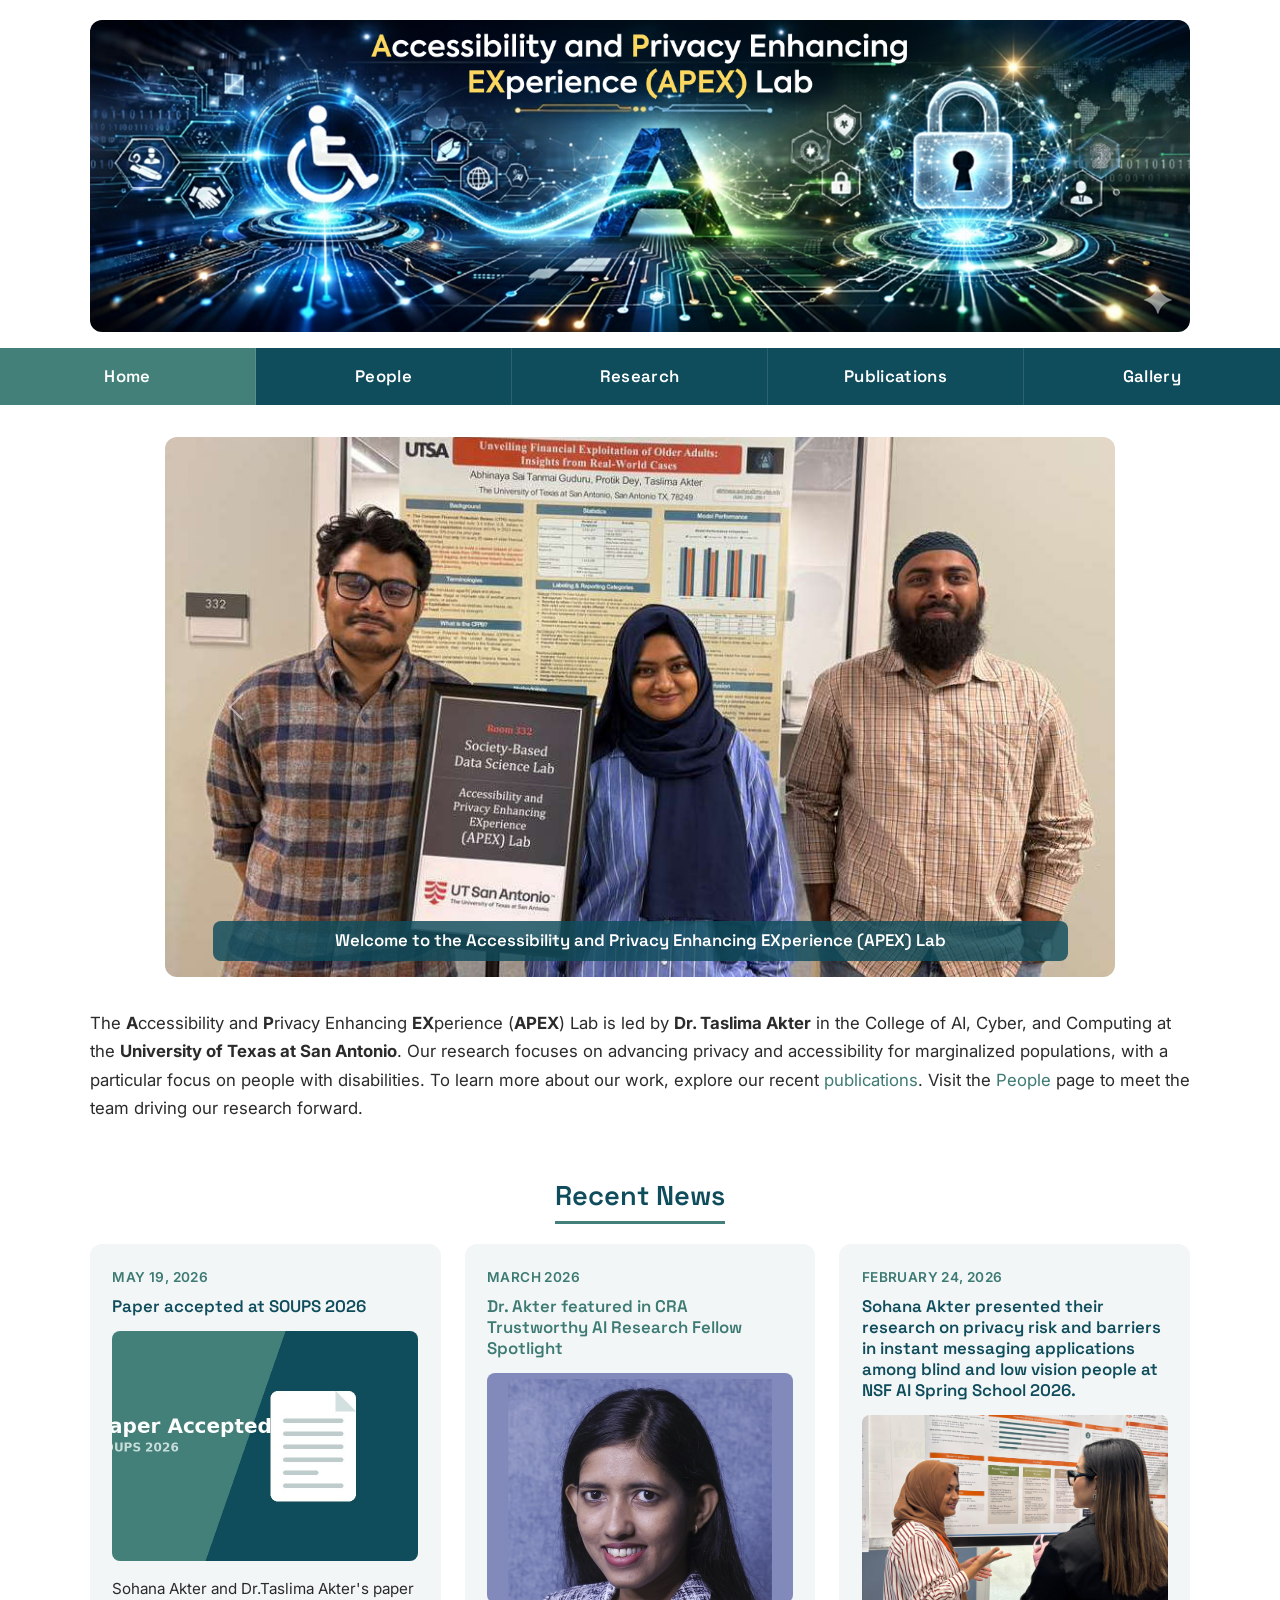
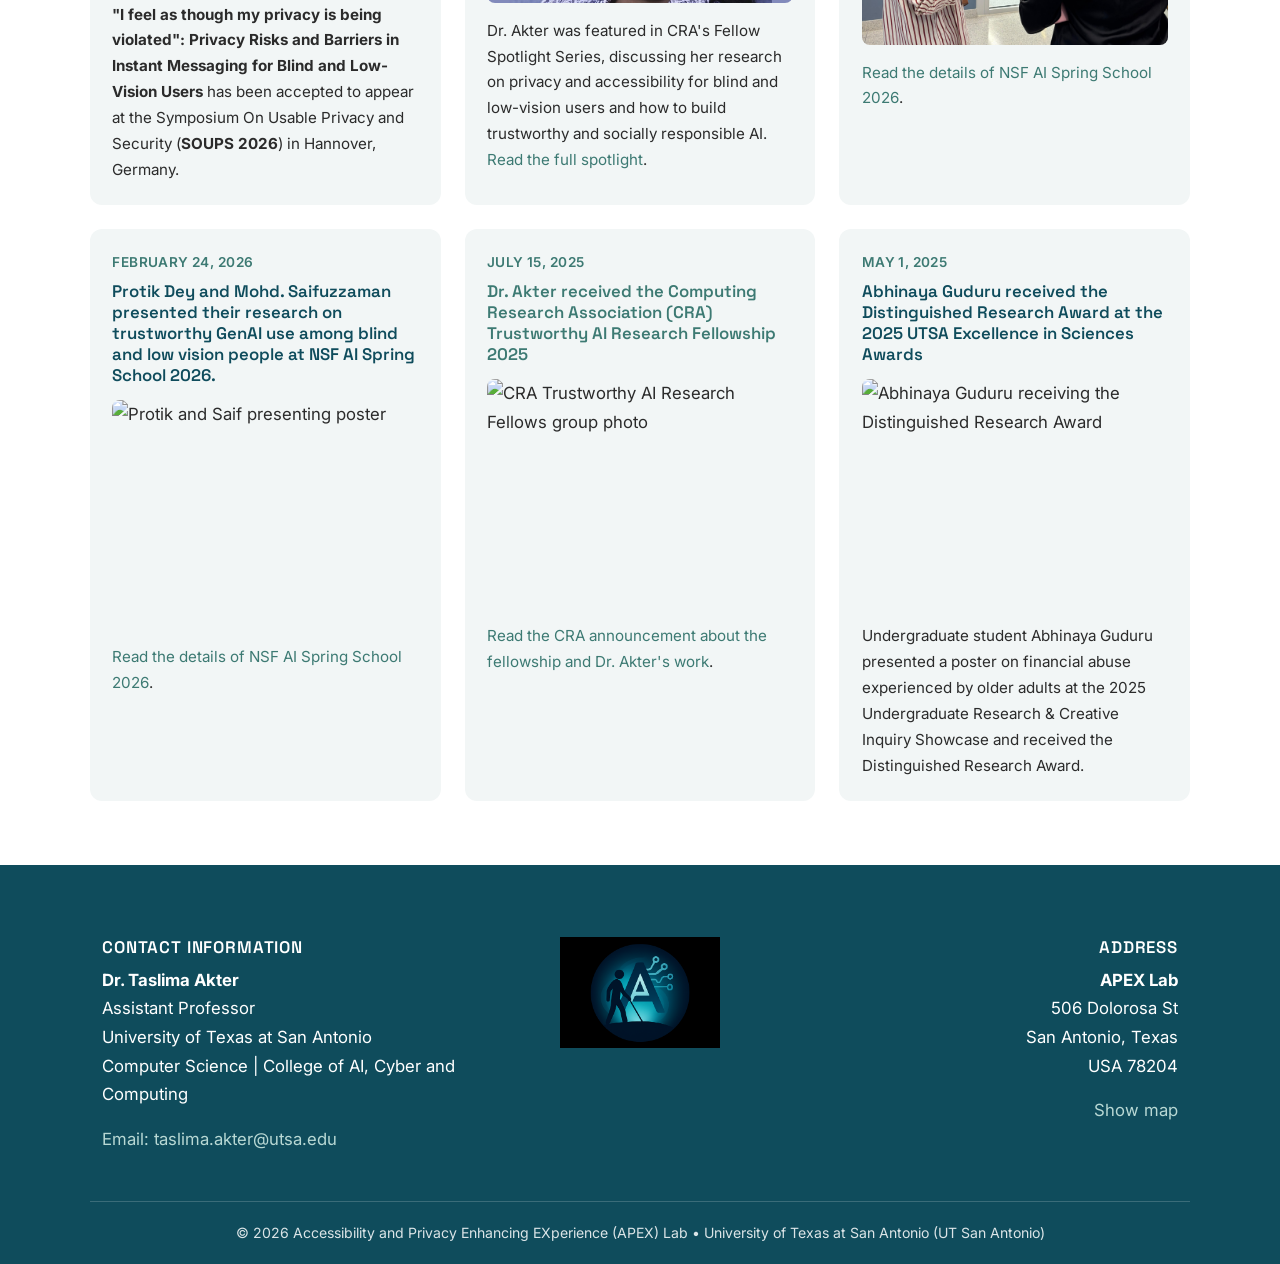
==== index.html @ 6e59ee6b "Update index.html Reduced news section into two rows." ====
<!DOCTYPE html>
<html lang="en">
<head>
  <meta charset="utf-8">
  <meta name="viewport" content="width=device-width, initial-scale=1">
  <title>APEX Lab — UT San Antonio</title>
  <meta name="description" content="Accessibility and Privacy Enhancing EXperience (APEX) Lab, University of Texas at San Antonio">
  <!-- Social sharing preview (Open Graph + Twitter) -->
  <meta property="og:type" content="website">
  <meta property="og:title" content="APEX Lab — UT San Antonio">
  <meta property="og:description" content="Accessibility and Privacy Enhancing EXperience (APEX) Lab at the University of Texas at San Antonio. Research on privacy and accessibility for people with disabilities.">
  <meta property="og:url" content="https://apexlabutsa.github.io/index.html">
  <meta property="og:image" content="https://apexlabutsa.github.io/images/cover-1.png">
  <meta name="twitter:card" content="summary_large_image">
  <link rel="icon" type="image/png" href="favicons/favicon-home-alt.png">

  <!-- Fonts -->
  <link rel="preconnect" href="https://fonts.googleapis.com">
  <link rel="preconnect" href="https://fonts.gstatic.com" crossorigin>
  <link href="https://fonts.googleapis.com/css2?family=Inter:wght@400;600&family=Space+Grotesk:wght@500;600&display=swap" rel="stylesheet">

  <!-- Bootstrap 5 + site styles -->
  <link href="https://cdn.jsdelivr.net/npm/bootstrap@5.3.3/dist/css/bootstrap.min.css" rel="stylesheet">
  <link href="css/style.css" rel="stylesheet">
</head>
<body>
  <a class="skip-link" href="#main">Skip to main content</a>

  <!-- ================= HEADER ================= -->
  <!-- ================= BANNER =================
       To change the banner, replace images/cover-1.png (keep it wide,
       roughly 3.5:1). The alt text below is what screen readers announce. -->
  <header class="site-header">
    <h1>
      <a href="index.html">
        <img class="banner" src="images/cover-1.png"
             alt="Accessibility and Privacy Enhancing EXperience (APEX) Lab — University of Texas at San Antonio">
      </a>
    </h1>
  </header>

  <!-- ================= NAVBAR =================
       To mark the current page, move class="active" to that link. -->
  <nav class="site-nav" aria-label="Main navigation">
    <div class="nav-inner">
      <ul>
        <li><a class="active" href="index.html" aria-current="page">Home</a></li>
        <li><a href="people.html">People</a></li>
        <li><a href="research.html">Research</a></li>
        <li><a href="publications.html">Publications</a></li>
        <li><a href="gallery.html">Gallery</a></li>
      </ul>
    </div>
  </nav>

  <main id="main" class="page">

    <!-- ================= PHOTO CAROUSEL =================
         To add a slide: copy one <div class="carousel-item"> block.
         Landscape photos (wider than tall) look best here. -->
    <div id="heroCarousel" class="carousel slide hero-carousel" data-bs-ride="carousel" data-bs-interval="6000">
      <div class="carousel-inner">

        <div class="carousel-item active">
          <img src="images/apex_lab_team.jpg" alt="APEX Lab team group photo">
          <div class="carousel-caption">
            <h2>Welcome to the Accessibility and Privacy Enhancing EXperience (APEX) Lab</h2>
          </div>
        </div>

        <div class="carousel-item">
          <img loading="lazy" src="images/sp1_campus.jpg" alt="UTSA main building">
          <div class="carousel-caption">
            <h2>UT San Antonio Campus</h2>
          </div>
        </div>

        <div class="carousel-item">
          <img loading="lazy" src="images/apexlab_member-1.jpeg" alt="APEX Lab graduate students">
          <div class="carousel-caption">
            <h2>Graduate Students</h2>
          </div>
        </div>

        <div class="carousel-item">
          <img loading="lazy" src="images/apexlab_member_2.jpg" alt="APEX Lab graduate students">
          <div class="carousel-caption">
            <h2>Graduate Students</h2>
          </div>
        </div>

        <div class="carousel-item">
          <img loading="lazy" src="images/apexlab_member_3.jpg" alt="APEX Lab graduate students" style="object-position: top;">
          <div class="carousel-caption">
            <h2>Graduate Students</h2>
          </div>
        </div>

      </div>

      <button class="carousel-control-prev" type="button" data-bs-target="#heroCarousel" data-bs-slide="prev">
        <span class="carousel-control-prev-icon" aria-hidden="true"></span>
        <span class="visually-hidden">Previous slide</span>
      </button>
      <button class="carousel-control-next" type="button" data-bs-target="#heroCarousel" data-bs-slide="next">
        <span class="carousel-control-next-icon" aria-hidden="true"></span>
        <span class="visually-hidden">Next slide</span>
      </button>
    </div>

    <!-- ================= INTRO ================= -->
    <p>
      The <b>A</b>ccessibility and <b>P</b>rivacy Enhancing <b>EX</b>perience (<b>APEX</b>) Lab is led by
      <b>Dr. Taslima Akter</b> in the College of AI, Cyber, and Computing at the
      <b>University of Texas at San Antonio</b>.
      Our research focuses on advancing privacy and accessibility for marginalized populations, with a
      particular focus on people with disabilities. To learn more about our work, explore our recent
      <a href="publications.html">publications</a>. Visit the <a href="people.html">People</a> page to meet
      the team driving our research forward.
    </p>

    <!-- ================= RECENT NEWS =================
         To add a news item: copy one <div class="col-lg-4"> block below.
         Newest items go first. If the image is a screenshot or figure with
         text on it, add class="fit-contain" to the <img> so it isn't cropped. -->
    <div class="text-center">
      <h2 class="section-title">Recent News</h2>
    </div>

    <div class="row g-4 align-items-stretch">

      <div class="col-lg-4 col-md-6">
        <div class="news-card">
          <span class="date">May 19, 2026</span>
          <h3>Paper accepted at SOUPS 2026</h3>
          <img loading="lazy" src="images/soups-2026-paper-accepted-placeholder.jpg"
               alt="Paper accepted graphic: SOUPS 2026">
          <p>Sohana Akter and Dr.Taslima Akter's  paper <b>"I feel as though my privacy is being violated": Privacy Risks and Barriers in
            Instant Messaging for Blind and Low-Vision Users</b> has been accepted to appear at the
            Symposium On Usable Privacy and Security (<b>SOUPS 2026</b>) in Hannover, Germany.</p>
        </div>
      </div>

      <div class="col-lg-4 col-md-6">
        <div class="news-card">
          <span class="date">March 2026</span>
          <h3><a href="https://cra.org/crn/2026/03/cra-trustworthy-ai-research-fellow-spotlight-taslima-akter/" target="_blank" rel="noopener">
            Dr. Akter featured in CRA Trustworthy AI Research Fellow Spotlight<span class="visually-hidden"> (opens in new tab)</span></a></h3>
          <img loading="lazy" src="images/Headshot-Taslima-Akter-wide.jpg"
               alt="Portrait of Dr. Taslima Akter">
          <p>Dr. Akter was featured in CRA's Fellow Spotlight Series, discussing her research
            on privacy and accessibility for blind and low-vision users and how to build
            trustworthy and socially responsible AI.
            <a href="https://cra.org/crn/2026/03/cra-trustworthy-ai-research-fellow-spotlight-taslima-akter/" target="_blank" rel="noopener">Read the full spotlight<span class="visually-hidden"> (opens in new tab)</span></a>.</p>
        </div>
      </div>

      <div class="col-lg-4 col-md-6">
        <div class="news-card">
          <span class="date">February 24, 2026</span>
          <h3>Sohana Akter presented their research on privacy risk and barriers in instant messaging applications among blind and low vision people at NSF AI Spring School 2026.</h3>
          <img loading="lazy" src="images/sohana_poster_matrix.jpeg" alt="Sohana presenting poster">
          <p><a href="https://ai.utsa.edu/ai-spring-school-2026/" target="_blank" rel="noopener">Read the details of NSF AI Spring School 2026<span class="visually-hidden"> (opens in new tab)</span></a>.</p>
        </div>
      </div>

      <div class="col-lg-4 col-md-6">
        <div class="news-card">
          <span class="date">February 24, 2026</span>
          <h3>Protik Dey and Mohd. Saifuzzaman presented their research on trustworthy GenAI use among blind and low vision people at NSF AI Spring School 2026.</h3>
          <img loading="lazy" src="images/protik_saif_poster_matrix.jpg" alt="Protik and Saif presenting poster">
          <p><a href="https://ai.utsa.edu/ai-spring-school-2026/" target="_blank" rel="noopener">Read the details of NSF AI Spring School 2026<span class="visually-hidden"> (opens in new tab)</span></a>.</p>
        </div>
      </div>

      <div class="col-lg-4 col-md-6">
        <div class="news-card">
          <span class="date">July 15, 2025</span>
          <h3><a href="https://cra.org/cra-and-microsoft-announce-inaugural-cohort-of-cra-trustworthy-ai-research-fellows/" target="_blank" rel="noopener">
            Dr. Akter received the Computing Research Association (CRA) Trustworthy AI Research Fellowship 2025<span class="visually-hidden"> (opens in new tab)</span></a></h3>
          <img loading="lazy" src="images/CRA_group_pic.png" alt="CRA Trustworthy AI Research Fellows group photo">
          <p><a href="https://cra.org/cra-and-microsoft-announce-inaugural-cohort-of-cra-trustworthy-ai-research-fellows/" target="_blank" rel="noopener">Read the CRA announcement about the fellowship and Dr. Akter's work<span class="visually-hidden"> (opens in new tab)</span></a>.</p>
        </div>
      </div>

<!--      <div class="col-lg-4 col-md-6">
        <div class="news-card">
          <span class="date">June 18, 2025</span>
          <h3><a href="https://dl.acm.org/doi/10.1145/3663547.3746332" target="_blank" rel="noopener">
            Paper on accessibility of collaborative technologies is accepted, presented, and published at ASSETS 2025<span class="visually-hidden"> (opens in new tab)</span></a></h3>
          <img loading="lazy" class="fit-contain" src="images/beyond_accessibility.png" alt="Title slide of the Beyond Accessibility paper">
          <p>We have evaluated the accessibility of 30 widely used collaborative technologies.
            <a href="https://dl.acm.org/doi/10.1145/3663547.3746332" target="_blank" rel="noopener">Read the paper: Beyond Accessibility (ASSETS 2025)<span class="visually-hidden"> (opens in new tab)</span></a>.</p>
        </div>
      </div> -->

      <div class="col-lg-4 col-md-6">
        <div class="news-card">
          <span class="date">May 1, 2025</span>
          <h3>Abhinaya Guduru received the Distinguished Research Award at the 2025 UTSA Excellence in Sciences Awards</h3>
          <img loading="lazy" src="images/abhinaya_award.jpg" alt="Abhinaya Guduru receiving the Distinguished Research Award">
          <p>Undergraduate student Abhinaya Guduru presented a poster on financial abuse experienced by older
            adults at the 2025 Undergraduate Research &amp; Creative Inquiry Showcase and received the
            Distinguished Research Award.</p>
        </div>
      </div>

    </div>
  </main>

  <!-- ================= FOOTER (same on every page) ================= -->
  <footer class="site-footer" role="contentinfo">
    <div class="footer-inner row g-4">
      <div class="col-md-5">
        <h3>Contact Information</h3>
        <p><strong>Dr. Taslima Akter</strong><br>
          Assistant Professor<br>
          University of Texas at San Antonio<br>
          Computer Science | College of AI, Cyber and Computing</p>
        <p><a href="mailto:taslima.akter@utsa.edu">Email: taslima.akter@utsa.edu</a></p>
      </div>
      <div class="col-md-2 text-center">
        <a href="index.html" aria-label="APEX Lab home">
          <img loading="lazy" class="footer-logo" src="images/apexlab-logo.png"
               alt="Accessibility and Privacy Enhancing EXperience (APEX) Lab logo">
        </a>
      </div>
      <div class="col-md-5 text-md-end">
        <h3>Address</h3>
        <p><strong>APEX Lab</strong><br>
          506 Dolorosa St<br>
          San Antonio, Texas<br>
          USA 78204</p>
        <p><a href="https://maps.app.goo.gl/StTmXfGu2sQjGXqVA">Show map</a></p>
      </div>
    </div>
    <div class="footer-bottom">
      © <span id="year"></span> Accessibility and Privacy Enhancing EXperience (APEX) Lab •
      University of Texas at San Antonio (UT San Antonio)
    </div>
  </footer>

  <script src="https://cdn.jsdelivr.net/npm/bootstrap@5.3.3/dist/js/bootstrap.bundle.min.js"></script>
  <script src="js/main.js"></script>
</body>
</html>
---- css/style.css ----
/* ============================================================
   APEX Lab — custom styles
   Everything you normally want to tweak lives in :root below.
   Layout/grid comes from Bootstrap 5 (loaded via CDN in HTML).
   ============================================================ */

:root {
  /* ---- Colors (change these to re-theme the whole site) ---- */
  --brand-primary:  #0F4C5C;   /* navbar, footer, headings */
  --brand-accent:   #3D7A73;   /* links, hover highlights */
  --brand-accent-2: #428079;   /* active nav item, highlights (AA-checked: white text on this passes 4.5:1) */
  --brand-bg:       #F2F6F6;   /* soft card / section background */
  --brand-text:     #2B2B2B;   /* body text */
  --footer-link:    #B8D8D4;   /* links on the dark footer */

  /* ---- Sizes ---- */
  --page-max-width: 1500px;    /* content width cap (keeps lines readable) */
  --page-padding:   90px;      /* space at the left/right screen edges */
  --space:          1rem;      /* master vertical spacing unit — lower = more compact */
  --carousel-height: 540px;    /* homepage banner height */
  --thumb-height:   300px;     /* gallery thumbnail height */
  --headshot-size:  220px;     /* people page photo size */

  /* ---- Fonts ---- */
  --font-body:    'Inter', system-ui, -apple-system, 'Segoe UI', Arial, sans-serif;
  --font-display: 'Space Grotesk', var(--font-body);
}

/* ============ Base ============ */

body {
  font-family: var(--font-body);
  font-size: 1.05rem;          /* ~17px, comfortable reading size */
  line-height: 1.7;
  color: var(--brand-text);
  background: #ffffff;
}

.page {                         /* main content wrapper on every page */
  max-width: var(--page-max-width);
  margin: 0 auto;
  padding: 0 var(--page-padding);
}

h1, h2, h3, h4, h5 {
  font-family: var(--font-display);
  color: var(--brand-primary);
  font-weight: 600;
  line-height: 1.25;
}

h2.section-title {
  font-size: 1.7rem;
  margin: calc(var(--space) * 2.5) 0 calc(var(--space) * 1.25);
  padding-bottom: .5rem;
  border-bottom: 3px solid var(--brand-accent-2);
  display: inline-block;
}

a { color: var(--brand-accent); text-decoration: none; }
a:hover, a:focus { color: var(--brand-primary); text-decoration: underline; }

/* Visible keyboard focus — important for accessibility */
a:focus-visible, button:focus-visible {
  outline: 3px solid var(--brand-accent-2);
  outline-offset: 2px;
  border-radius: 2px;
}

/* Skip link: hidden until focused with the keyboard */
.skip-link {
  position: absolute; left: -9999px;
  background: var(--brand-primary); color: #fff;
  padding: .6rem 1rem; z-index: 2000; border-radius: 0 0 6px 0;
}
.skip-link:focus { left: 0; top: 0; color: #fff; }

img { max-width: 100%; height: auto; }

hr { border-top: 1px solid #e4e9e9; opacity: 1; margin: calc(var(--space) * 2) 0; }

/* ============ Site header (banner image) ============ */

.site-header {
  text-align: center;
  padding: calc(var(--space) * 1.25) var(--page-padding) var(--space);
}
.site-header h1 { margin: 0; }
.site-header .banner {
  width: 100%;
  max-width: var(--page-max-width);
  height: auto;
  border-radius: 12px;
  display: inline-block;
}

/* ============ Navbar (same structure as before: equal cells) ============ */

.site-nav {
  background: var(--brand-primary);
  position: sticky;
  top: 0;
  z-index: 1030;
}
.site-nav .nav-inner {
  max-width: var(--page-max-width);
  margin: 0 auto;
}
.site-nav ul {
  display: flex;
  list-style: none;
  margin: 0; padding: 0;
}
.site-nav li { flex: 1; }        /* every link gets an equal share */
.site-nav a {
  display: block;
  text-align: center;
  padding: .9rem .5rem;
  color: #ffffff;
  font-weight: 600;
  font-family: var(--font-display);
  letter-spacing: .02em;
  border-right: 1px solid rgba(255,255,255,.12);
  transition: background .15s ease;
}
.site-nav li:last-child a { border-right: none; }
.site-nav a:hover, .site-nav a:focus {
  background: var(--brand-accent);
  color: #fff;
  text-decoration: none;
}
.site-nav a.active {
  background: var(--brand-accent-2);
  color: #fff;
}

/* Mobile: keep links side by side, just smaller.
   Future-proofing: if a 6th nav item is ever added, the bar scrolls
   sideways on narrow phones instead of crushing the labels. */
@media (max-width: 768px) {
  .site-nav ul {
    overflow-x: auto;                   /* enables sideways scroll on overflow */
    -webkit-overflow-scrolling: touch;  /* smooth scrolling on iOS */
    scrollbar-width: thin;
  }
  .site-nav li {
    flex: 1 0 auto;      /* share space equally, but never shrink below... */
    min-width: 74px;     /* ...this — 5 items fit a phone; 6+ scroll */
  }
  .site-nav a {
    font-size: .78rem;   /* smaller text so all five fit */
    padding: .8rem .5rem;
    letter-spacing: 0;
    white-space: nowrap; /* labels never wrap to two lines */
  }
}

/* ============ Homepage: carousel ============ */

.hero-carousel {
  max-width: 950px;
  margin: calc(var(--space) * 2) auto;
}
.hero-carousel .carousel-item img {
  width: 100%;
  height: var(--carousel-height);
  object-fit: cover;
  object-position: center;
  border-radius: 12px;
}
.hero-carousel .carousel-caption {
  background: rgba(15, 76, 92, .82);   /* teal, slightly transparent */
  border-radius: 8px;
  padding: .6rem 1.2rem;
  left: 5%; right: 5%; bottom: 1rem;
}
.hero-carousel .carousel-caption h2 {
  color: #fff;
  font-size: 1.05rem;
  margin: 0;
}
@media (max-width: 768px) {
  .hero-carousel .carousel-item img { height: 280px; }
  .hero-carousel .carousel-caption h2 { font-size: .9rem; }
}

/* ============ Homepage: news cards ============ */

.news-card {
  background: var(--brand-bg);
  border-radius: 12px;
  padding: 1.4rem;
  height: 100%;
  display: flex;
  flex-direction: column;
  transition: transform .15s ease, box-shadow .15s ease;
}
.news-card:hover {
  transform: translateY(-4px);
  box-shadow: 0 10px 24px rgba(15, 76, 92, .12);
}
.news-card .date {
  font-size: .85rem;
  color: var(--brand-accent);
  font-weight: 600;
  letter-spacing: .03em;
  text-transform: uppercase;
}
.news-card h3 { font-size: 1.05rem; margin: .4rem 0 .9rem; }
.news-card img {
  width: 100%;
  height: 230px;
  object-fit: cover;
  border-radius: 8px;
  margin-bottom: .9rem;
}
.news-card img.fit-contain {      /* for screenshots / figures with text */
  object-fit: contain;
  background: #ffffff;
}
.news-card p { margin-bottom: 0; font-size: .95rem; }

/* ============ People page ============ */

.person {
  display: flex;
  gap: calc(var(--space) * 2);
  align-items: flex-start;
  margin-bottom: calc(var(--space) * 2.5);
}
/* Photos wrapped in a link must not be squeezed by the text column */
.person > a { flex-shrink: 0; line-height: 0; }
.person img {
  width: var(--headshot-size);
  height: var(--headshot-size);
  object-fit: cover;
  object-position: top;
  border-radius: 12px;
  flex-shrink: 0;
}
.person h3 { margin-top: 0; font-size: 1.25rem; }
.person p { margin-bottom: .4rem; }
@media (max-width: 640px) {
  .person { flex-direction: column; }
  .person > a { width: 100%; }
  .person img { width: 100%; height: 320px; }
}

/* ============ Research page ============ */

.side-nav {
  position: sticky;
  top: 70px;                        /* sits below the sticky navbar */
  background: var(--brand-bg);
  border-radius: 12px;
  padding: 1rem;
  font-size: .95rem;
}
.side-nav ul { list-style: none; margin: 0; padding: 0; }
.side-nav a {
  display: block;
  padding: .45rem .6rem;
  border-radius: 6px;
  color: var(--brand-primary);
  font-weight: 600;
}
.side-nav a.sub {
  padding-left: 1.4rem;
  font-weight: 400;
  font-size: .9rem;
}
.side-nav a:hover, .side-nav a:focus {
  background: var(--brand-accent-2);
  color: #fff;
  text-decoration: none;
}
/* Highlight for the section currently in view (same look as hover) */
.side-nav a.active {
  background: var(--brand-accent-2);
  color: #fff;
}

.research-block { margin-bottom: calc(var(--space) * 2.5); }
.research-block img {
  width: 100%;
  max-height: 380px;
  object-fit: contain;              /* research figures: never crop */
  background: var(--brand-bg);
  border-radius: 12px;
  margin: 1rem 0;
}
/* offset anchor targets so the sticky navbar doesn't cover headings */
.research-block, section[id] { scroll-margin-top: 80px; }

/* ============ Publications page ============ */

.pub-list { padding-left: 1.4rem; }
.pub-list li {
  margin-bottom: calc(var(--space) * 1.4);
  padding-left: .4rem;
}
.pub-list li::marker { color: var(--brand-accent); font-weight: 700; }

/* ============ Gallery page ============ */

.gallery-grid {
  display: grid;
  grid-template-columns: repeat(3, 1fr);
  gap: calc(var(--space) * 1.5);
}
@media (max-width: 900px) { .gallery-grid { grid-template-columns: repeat(2, 1fr); } }
@media (max-width: 600px) { .gallery-grid { grid-template-columns: 1fr; } }

.gallery-grid figure { margin: 0; }
.gallery-grid img {
  width: 100%;
  height: var(--thumb-height);
  object-fit: cover;
  object-position: top;
  border-radius: 12px;
  transition: transform .15s ease, box-shadow .15s ease;
}
.gallery-grid a:hover img, .gallery-grid a:focus img {
  transform: scale(1.02);
  box-shadow: 0 10px 24px rgba(15, 76, 92, .18);
}
.gallery-grid figcaption {
  font-size: .92rem;
  margin-top: .6rem;
  color: #555;
}

/* ============ Footer ============ */

.site-footer {
  background: var(--brand-primary);
  color: #ffffff;
  margin-top: calc(var(--space) * 4);
  padding: calc(var(--space) * 3) var(--page-padding) 0;
}
.site-footer .footer-inner {
  max-width: var(--page-max-width);
  margin: 0 auto;
}
.site-footer h3 {
  color: #ffffff;
  font-size: 1.05rem;
  letter-spacing: .05em;
  text-transform: uppercase;
}
.site-footer a { color: var(--footer-link); }
.site-footer a:hover, .site-footer a:focus { color: #ffffff; }
.site-footer .footer-logo { width: 170px; height: auto; }
.footer-bottom {
  text-align: center;
  font-size: .88rem;
  border-top: 1px solid rgba(255,255,255,.18);
  margin-top: 2rem;
  padding: 1.2rem 0;
  color: rgba(255,255,255,.85);
}

/* ============ Motion preferences (accessibility) ============ */

@media (prefers-reduced-motion: reduce) {
  * { transition: none !important; animation: none !important; }
  .carousel-item { transition: none !important; }
}
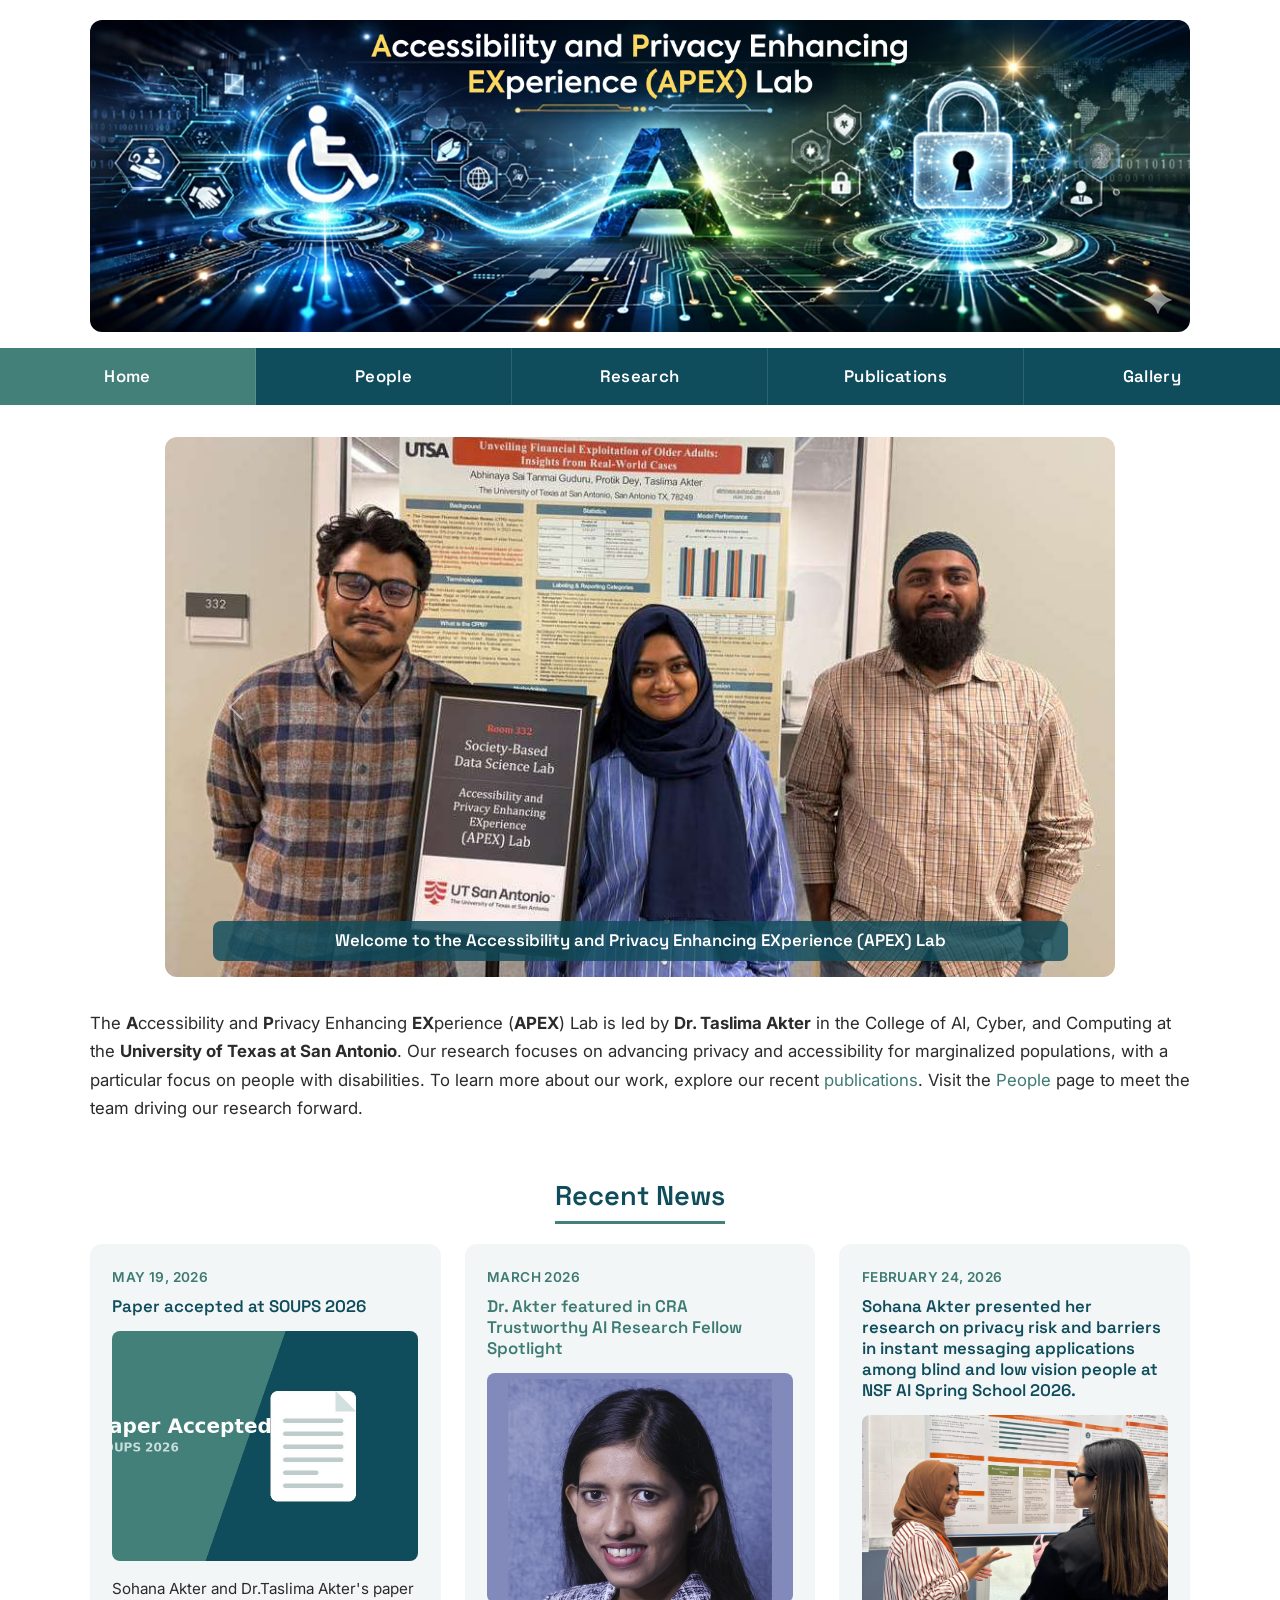
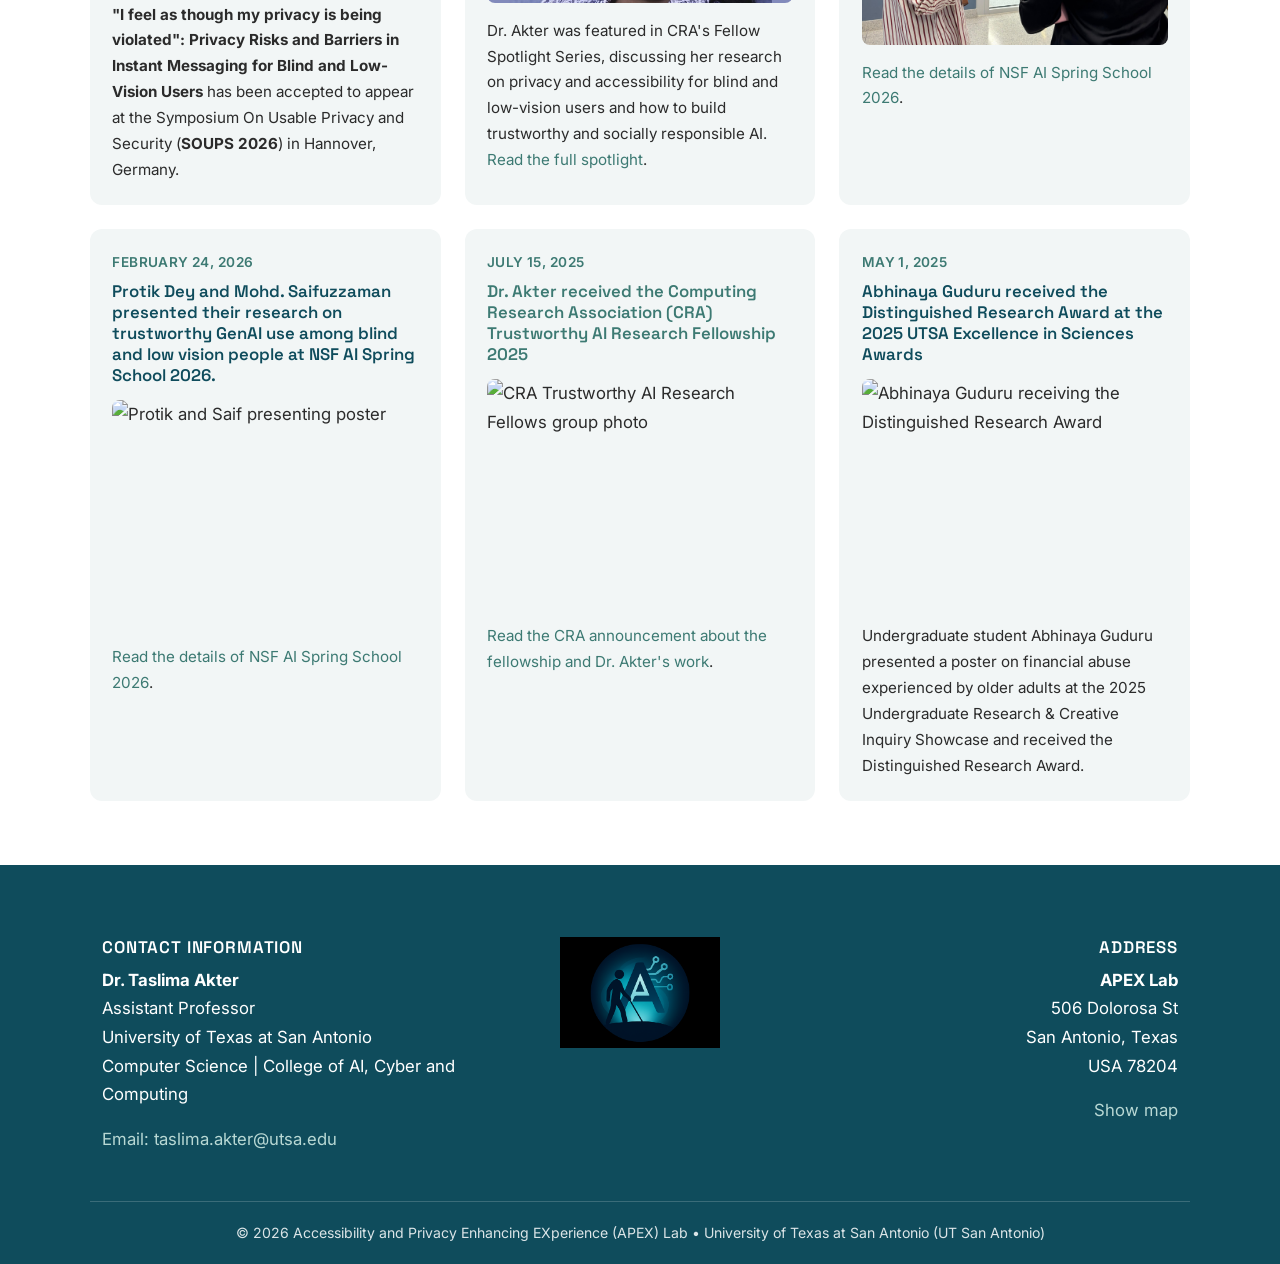
==== commit 71c6b57c: "type fixed" ====
--- a/index.html
+++ b/index.html
@@ -158,7 +158,7 @@
       <div class="col-lg-4 col-md-6">
         <div class="news-card">
           <span class="date">February 24, 2026</span>
-          <h3>Sohana Akter presented their research on privacy risk and barriers in instant messaging applications among blind and low vision people at NSF AI Spring School 2026.</h3>
+          <h3>Sohana Akter presented her research on privacy risk and barriers in instant messaging applications among blind and low vision people at NSF AI Spring School 2026.</h3>
           <img loading="lazy" src="images/sohana_poster_matrix.jpeg" alt="Sohana presenting poster">
           <p><a href="https://ai.utsa.edu/ai-spring-school-2026/" target="_blank" rel="noopener">Read the details of NSF AI Spring School 2026<span class="visually-hidden"> (opens in new tab)</span></a>.</p>
         </div>
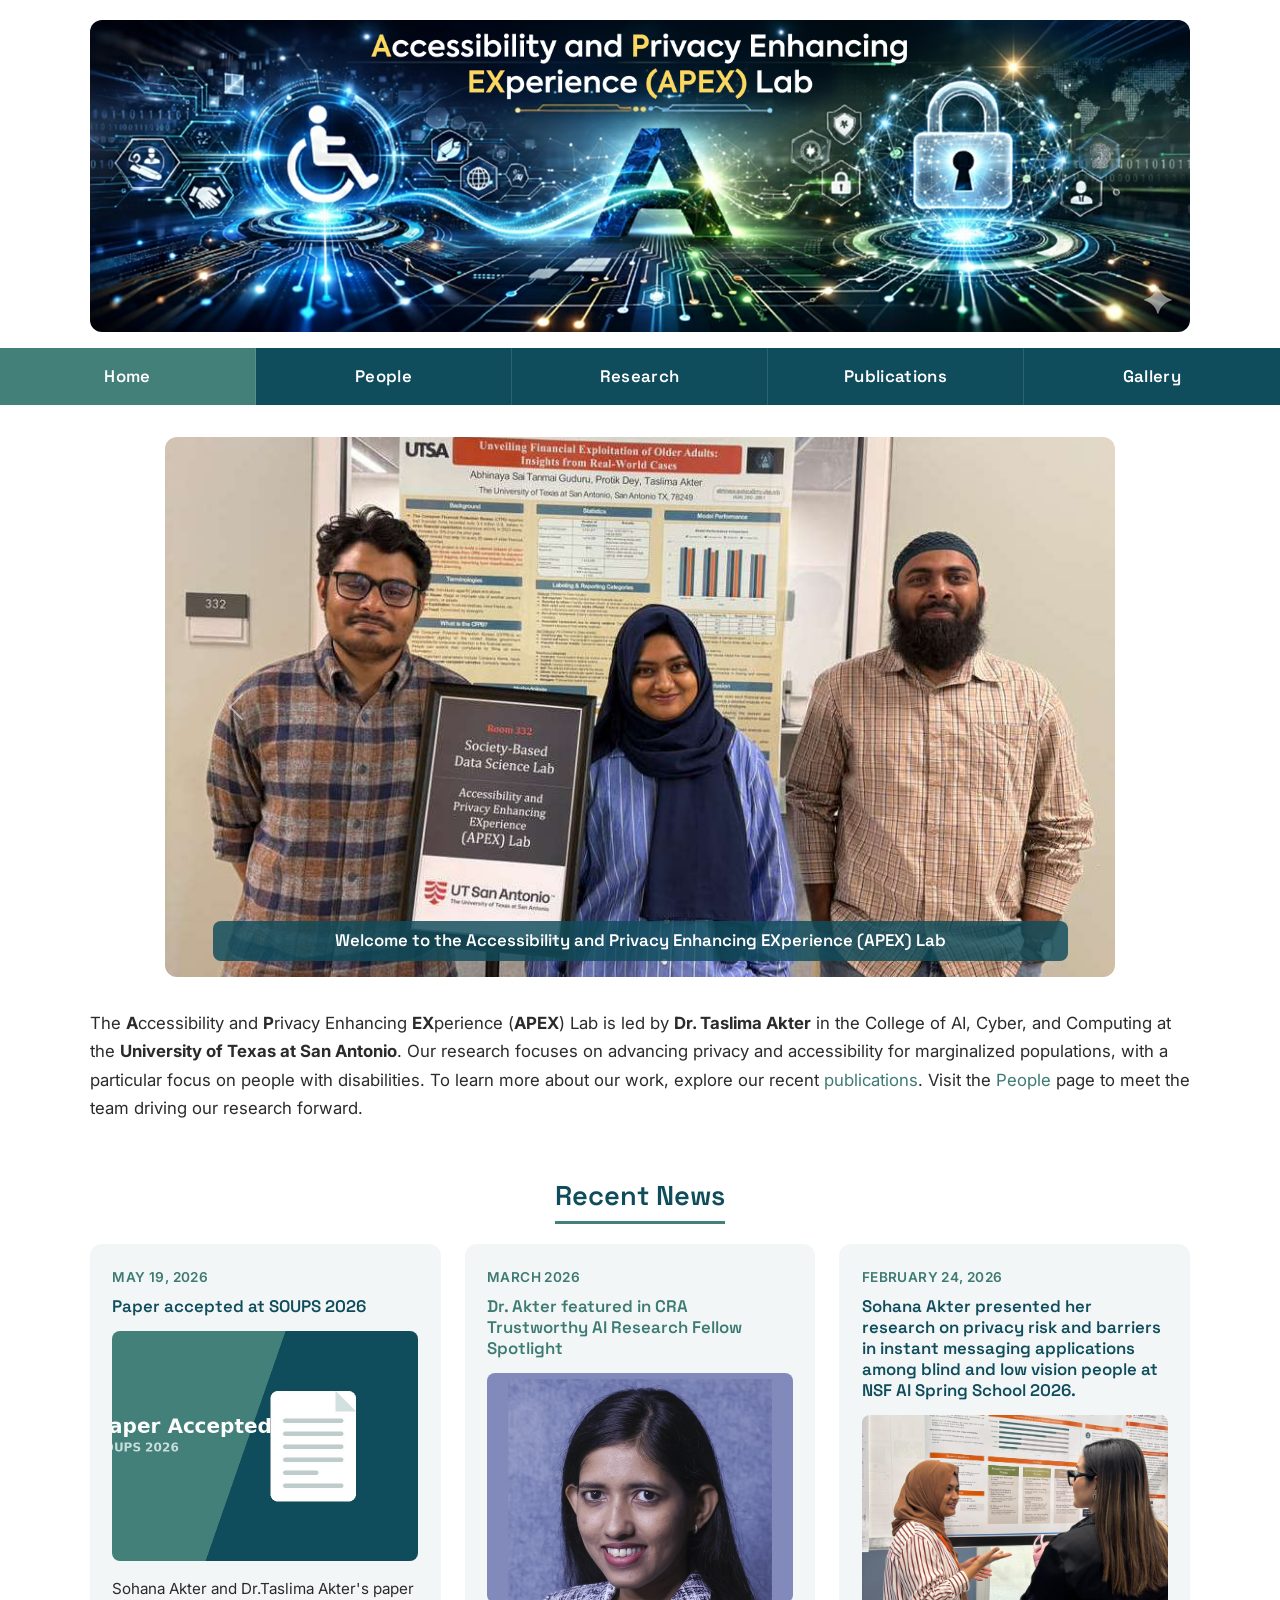
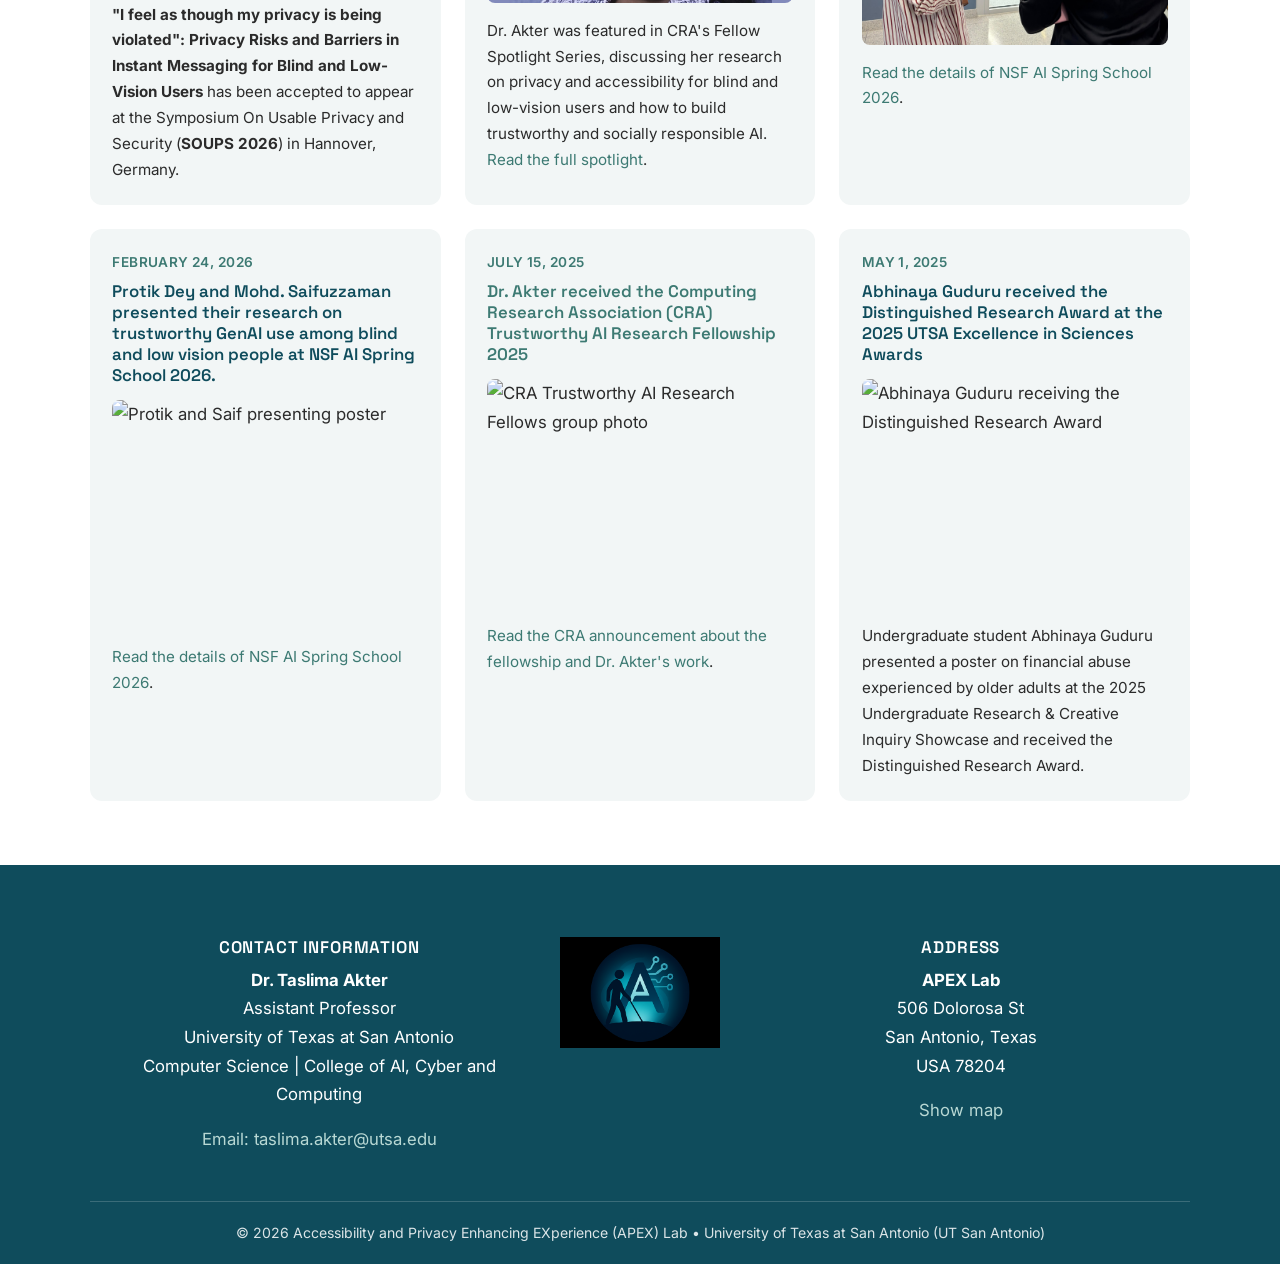
==== commit f210d796: "footer center aligned" ====
--- a/index.html
+++ b/index.html
@@ -211,7 +211,7 @@
   <!-- ================= FOOTER (same on every page) ================= -->
   <footer class="site-footer" role="contentinfo">
     <div class="footer-inner row g-4">
-      <div class="col-md-5">
+      <div class="col-md-5 text-center">
         <h3>Contact Information</h3>
         <p><strong>Dr. Taslima Akter</strong><br>
           Assistant Professor<br>
@@ -225,7 +225,7 @@
                alt="Accessibility and Privacy Enhancing EXperience (APEX) Lab logo">
         </a>
       </div>
-      <div class="col-md-5 text-md-end">
+      <div class="col-md-5 text-center">
         <h3>Address</h3>
         <p><strong>APEX Lab</strong><br>
           506 Dolorosa St<br>
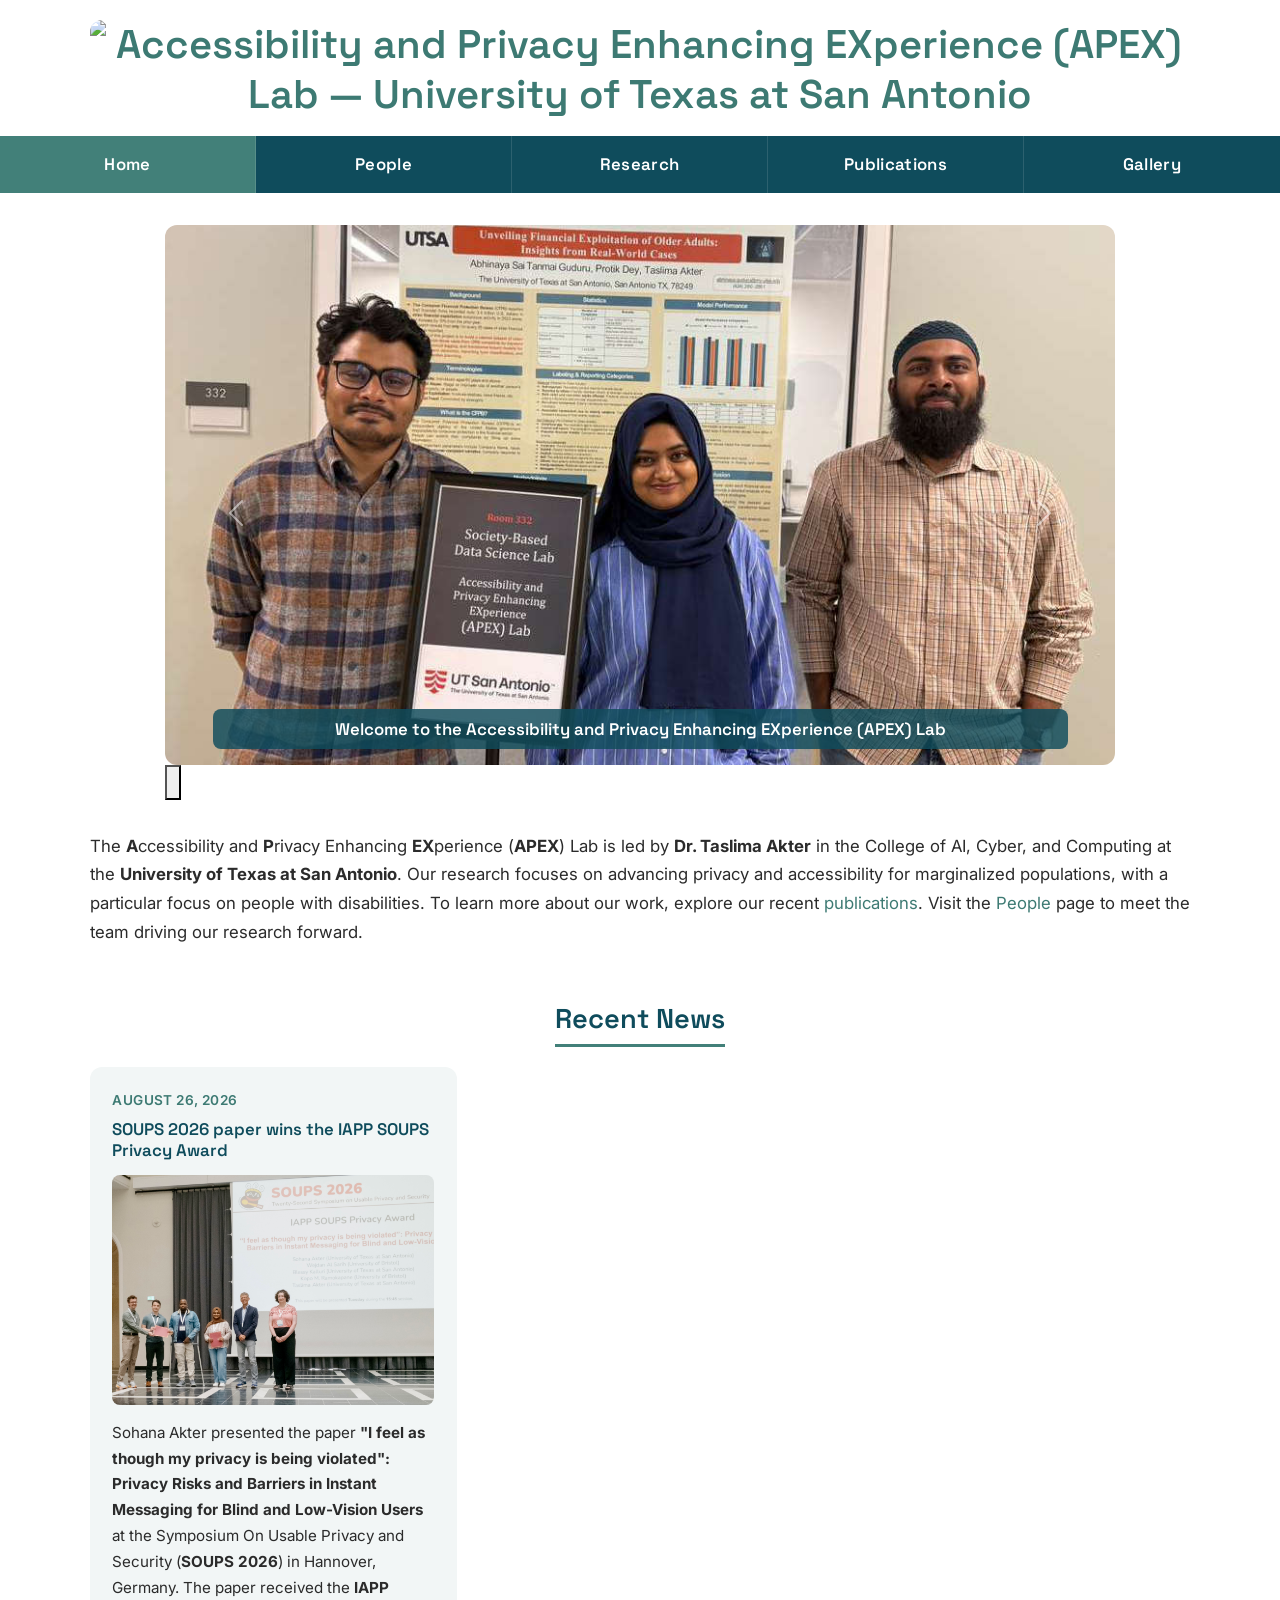
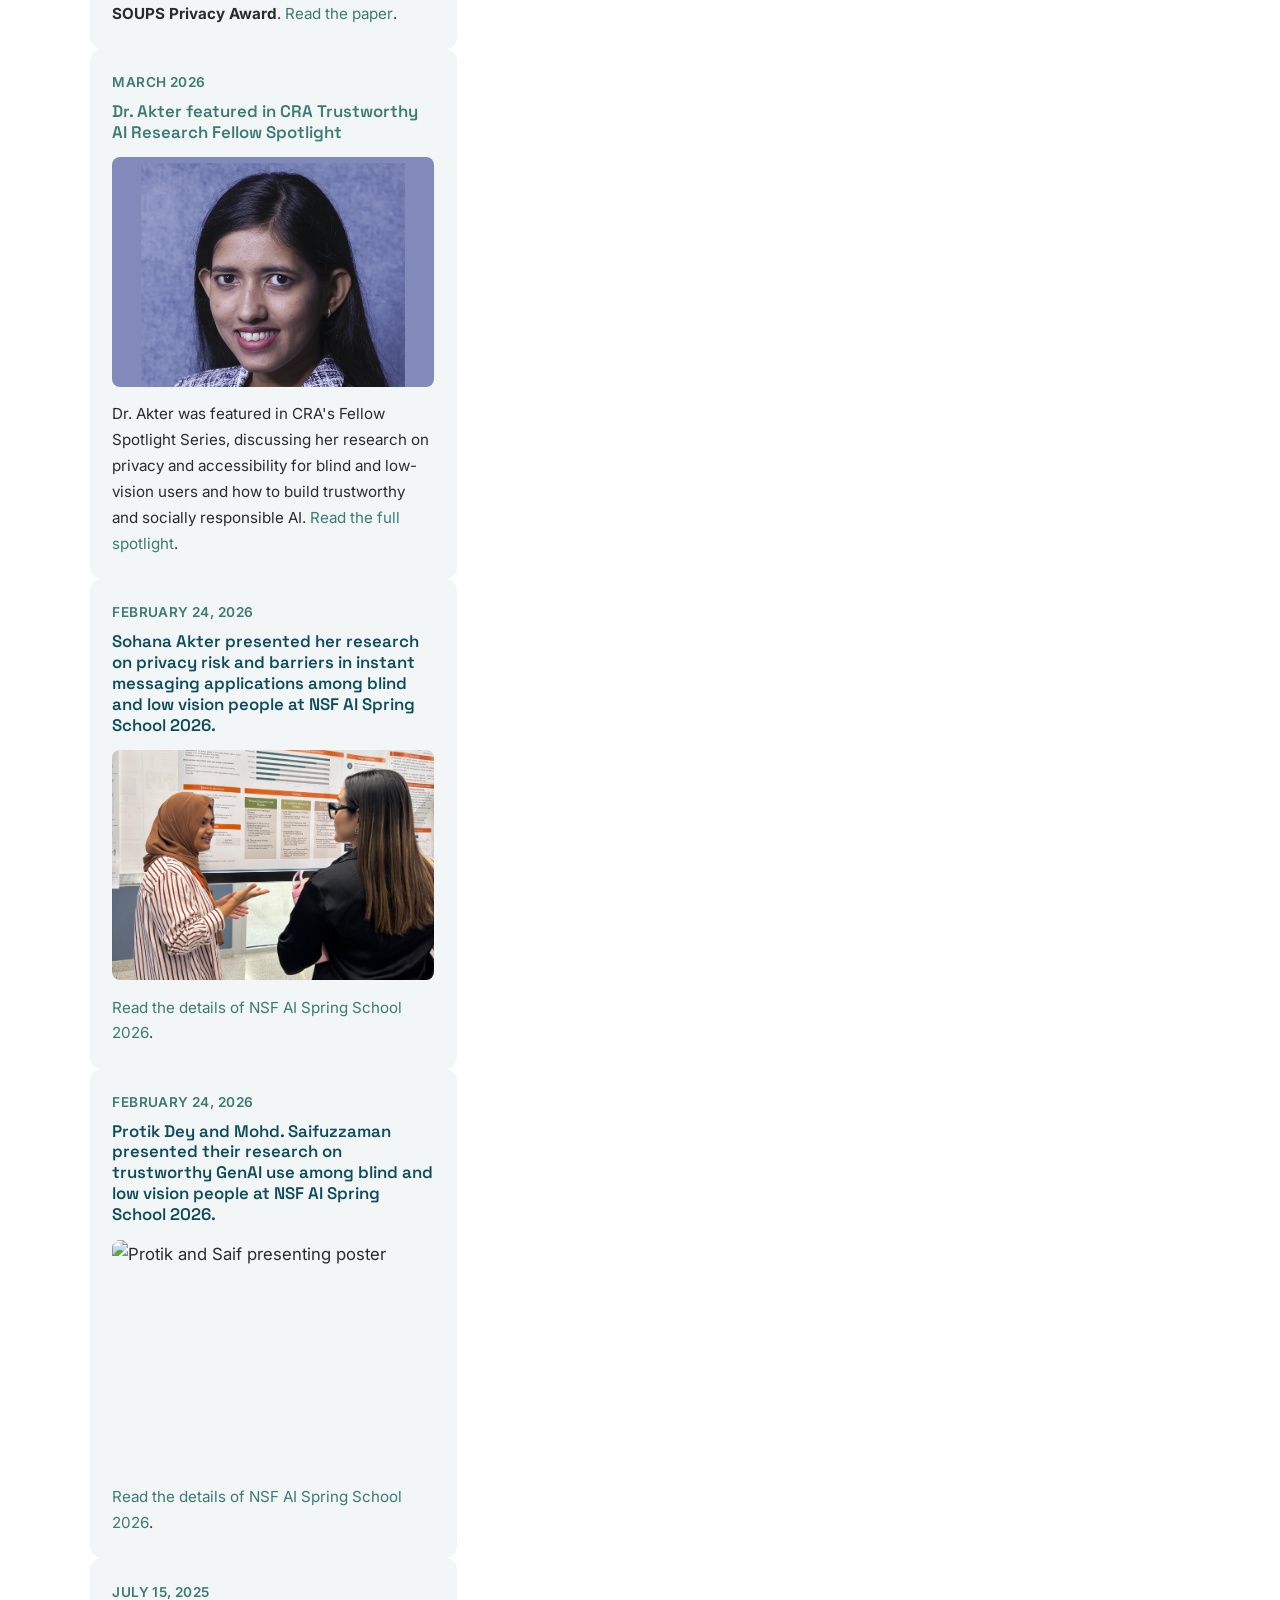
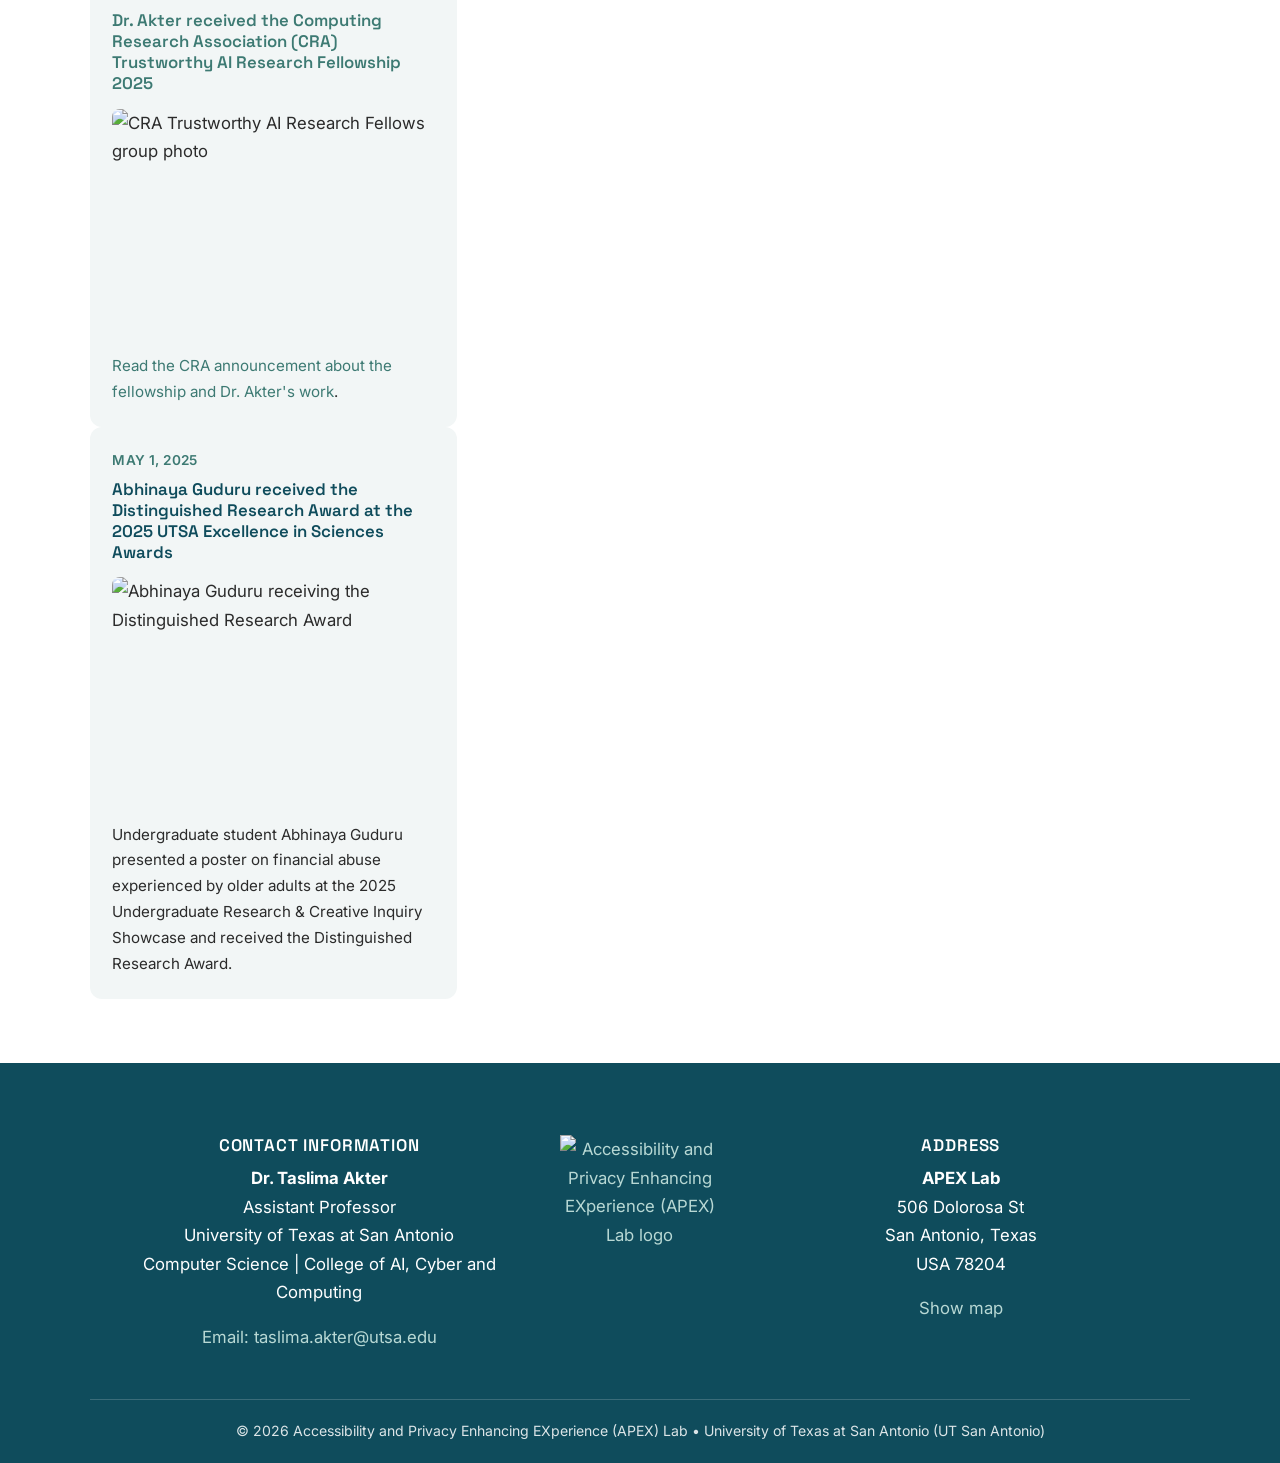
==== commit 793c88be: "soups news added" ====
--- a/index.html
+++ b/index.html
@@ -5,6 +5,7 @@
   <meta name="viewport" content="width=device-width, initial-scale=1">
   <title>APEX Lab — UT San Antonio</title>
   <meta name="description" content="Accessibility and Privacy Enhancing EXperience (APEX) Lab, University of Texas at San Antonio">
+  <meta name="google-site-verification" content="04Ng7kV3JW_6Sxcm45bMSDvm4tkRTa4foHR4QZOa318" />
   <!-- Social sharing preview (Open Graph + Twitter) -->
   <meta property="og:type" content="website">
   <meta property="og:title" content="APEX Lab — UT San Antonio">
@@ -24,223 +25,234 @@
   <link href="css/style.css" rel="stylesheet">
 </head>
 <body>
-  <a class="skip-link" href="#main">Skip to main content</a>
-
-  <!-- ================= HEADER ================= -->
-  <!-- ================= BANNER =================
-       To change the banner, replace images/cover-1.png (keep it wide,
-       roughly 3.5:1). The alt text below is what screen readers announce. -->
-  <header class="site-header">
-    <h1>
-      <a href="index.html">
-        <img class="banner" src="images/cover-1.png"
-             alt="Accessibility and Privacy Enhancing EXperience (APEX) Lab — University of Texas at San Antonio">
+<a class="skip-link" href="#main">Skip to main content</a>
+
+<!-- ================= HEADER ================= -->
+<!-- ================= BANNER =================
+     To change the banner, replace images/cover-1.png (keep it wide,
+     roughly 3.5:1). The alt text below is what screen readers announce. -->
+<header class="site-header">
+  <h1>
+    <a href="index.html">
+      <img class="banner" src="images/cover-3.webp"
+           alt="Accessibility and Privacy Enhancing EXperience (APEX) Lab — University of Texas at San Antonio">
+    </a>
+  </h1>
+</header>
+
+<!-- ================= NAVBAR =================
+     To mark the current page, move class="active" to that link. -->
+<nav class="site-nav" aria-label="Main navigation">
+  <div class="nav-inner">
+    <ul>
+      <li><a class="active" href="index.html" aria-current="page">Home</a></li>
+      <li><a href="people.html">People</a></li>
+      <li><a href="research.html">Research</a></li>
+      <li><a href="publications.html">Publications</a></li>
+      <li><a href="gallery.html">Gallery</a></li>
+    </ul>
+  </div>
+</nav>
+
+<main id="main" class="page">
+
+  <!-- ================= PHOTO CAROUSEL =================
+       To add a slide: copy one <div class="carousel-item"> block.
+       Landscape photos (wider than tall) look best here. -->
+  <div id="heroCarousel" class="carousel slide hero-carousel" data-bs-ride="carousel" data-bs-interval="6000">
+    <div class="carousel-inner">
+
+      <div class="carousel-item active">
+        <img src="images/apex_lab_team.jpg" alt="APEX Lab team group photo">
+        <div class="carousel-caption">
+          <h2>Welcome to the Accessibility and Privacy Enhancing EXperience (APEX) Lab</h2>
+        </div>
+      </div>
+
+      <div class="carousel-item">
+        <img loading="lazy" src="images/sp1_campus.jpg" alt="UTSA main building">
+        <div class="carousel-caption">
+          <h2>UT San Antonio Campus</h2>
+        </div>
+      </div>
+
+      <div class="carousel-item">
+        <img loading="lazy" src="images/apexlab_member-1.jpeg" alt="APEX Lab graduate students">
+        <div class="carousel-caption">
+          <h2>Graduate Students</h2>
+        </div>
+      </div>
+
+      <div class="carousel-item">
+        <img loading="lazy" src="images/apexlab_member_2.jpg" alt="APEX Lab graduate students">
+        <div class="carousel-caption">
+          <h2>Graduate Students</h2>
+        </div>
+      </div>
+
+      <div class="carousel-item">
+        <img loading="lazy" src="images/apexlab_member_3.jpg" alt="APEX Lab graduate students" style="object-position: top;">
+        <div class="carousel-caption">
+          <h2>Graduate Students</h2>
+        </div>
+      </div>
+
+    </div>
+
+    <button class="carousel-control-prev" type="button" data-bs-target="#heroCarousel" data-bs-slide="prev">
+      <span class="carousel-control-prev-icon" aria-hidden="true"></span>
+      <span class="visually-hidden">Previous slide</span>
+    </button>
+    <button class="carousel-control-next" type="button" data-bs-target="#heroCarousel" data-bs-slide="next">
+      <span class="carousel-control-next-icon" aria-hidden="true"></span>
+      <span class="visually-hidden">Next slide</span>
+    </button>
+
+    <!-- Pause/play control (required: auto-advancing content must be
+         user-pausable — WCAG 2.2.2). Icons swap via main.js. -->
+    <button class="carousel-control-pause" type="button" id="carouselPauseToggle" aria-label="Pause carousel">
+      <svg class="icon-pause" viewBox="0 0 16 16" aria-hidden="true">
+        <rect x="3" y="2" width="3.2" height="12"></rect>
+        <rect x="9.8" y="2" width="3.2" height="12"></rect>
+      </svg>
+      <svg class="icon-play" viewBox="0 0 16 16" aria-hidden="true" style="display:none;">
+        <polygon points="4,2 14,8 4,14"></polygon>
+      </svg>
+    </button>
+  </div>
+
+  <!-- ================= INTRO ================= -->
+  <p>
+    The <b>A</b>ccessibility and <b>P</b>rivacy Enhancing <b>EX</b>perience (<b>APEX</b>) Lab is led by
+    <b>Dr. Taslima Akter</b> in the College of AI, Cyber, and Computing at the
+    <b>University of Texas at San Antonio</b>.
+    Our research focuses on advancing privacy and accessibility for marginalized populations, with a
+    particular focus on people with disabilities. To learn more about our work, explore our recent
+    <a href="publications.html">publications</a>. Visit the <a href="people.html">People</a> page to meet
+    the team driving our research forward.
+  </p>
+
+  <!-- ================= RECENT NEWS =================
+       To add a news item: copy one <div class="col-lg-4"> block below.
+       Newest items go first. If the image is a screenshot or figure with
+       text on it, add class="fit-contain" to the <img> so it isn't cropped. -->
+  <div class="text-center">
+    <h2 class="section-title">Recent News</h2>
+  </div>
+
+    <div class="col-lg-4 col-md-6">
+      <div class="news-card">
+        <span class="date">August 26, 2026</span>
+        <h3>SOUPS 2026 paper wins the IAPP SOUPS Privacy Award</h3>
+        <img loading="lazy" src="images/soups-2026-award.jpg"
+             alt="Award ceremony on stage at SOUPS 2026, with the IAPP SOUPS Privacy Award slide for the paper on the screen">
+        <p>Sohana Akter presented the paper <b>"I feel as though my privacy is being violated": Privacy Risks and Barriers in
+          Instant Messaging for Blind and Low-Vision Users</b> at the Symposium On Usable Privacy and Security
+          (<b>SOUPS 2026</b>) in Hannover, Germany. The paper received the <b>IAPP SOUPS Privacy Award</b>.
+          <a href="https://www.usenix.org/conference/soups2026/presentation/akter" target="_blank" rel="noopener">Read the paper<span class="visually-hidden"> (opens in new tab)</span></a>.</p>
+      </div>
+    </div>
+
+    <div class="col-lg-4 col-md-6">
+      <div class="news-card">
+        <span class="date">March 2026</span>
+        <h3><a href="https://cra.org/crn/2026/03/cra-trustworthy-ai-research-fellow-spotlight-taslima-akter/" target="_blank" rel="noopener">
+          Dr. Akter featured in CRA Trustworthy AI Research Fellow Spotlight<span class="visually-hidden"> (opens in new tab)</span></a></h3>
+        <img loading="lazy" src="images/Headshot-Taslima-Akter-wide.jpg"
+             alt="Portrait of Dr. Taslima Akter">
+        <p>Dr. Akter was featured in CRA's Fellow Spotlight Series, discussing her research
+          on privacy and accessibility for blind and low-vision users and how to build
+          trustworthy and socially responsible AI.
+          <a href="https://cra.org/crn/2026/03/cra-trustworthy-ai-research-fellow-spotlight-taslima-akter/" target="_blank" rel="noopener">Read the full spotlight<span class="visually-hidden"> (opens in new tab)</span></a>.</p>
+      </div>
+    </div>
+
+    <div class="col-lg-4 col-md-6">
+      <div class="news-card">
+        <span class="date">February 24, 2026</span>
+        <h3>Sohana Akter presented her research on privacy risk and barriers in instant messaging applications among blind and low vision people at NSF AI Spring School 2026.</h3>
+        <img loading="lazy" src="images/sohana_poster_matrix.jpeg" alt="Sohana presenting poster">
+        <p><a href="https://ai.utsa.edu/ai-spring-school-2026/" target="_blank" rel="noopener">Read the details of NSF AI Spring School 2026<span class="visually-hidden"> (opens in new tab)</span></a>.</p>
+      </div>
+    </div>
+
+    <div class="col-lg-4 col-md-6">
+      <div class="news-card">
+        <span class="date">February 24, 2026</span>
+        <h3>Protik Dey and Mohd. Saifuzzaman presented their research on trustworthy GenAI use among blind and low vision people at NSF AI Spring School 2026.</h3>
+        <img loading="lazy" src="images/protik_saif_poster_matrix.jpg" alt="Protik and Saif presenting poster">
+        <p><a href="https://ai.utsa.edu/ai-spring-school-2026/" target="_blank" rel="noopener">Read the details of NSF AI Spring School 2026<span class="visually-hidden"> (opens in new tab)</span></a>.</p>
+      </div>
+    </div>
+
+    <div class="col-lg-4 col-md-6">
+      <div class="news-card">
+        <span class="date">July 15, 2025</span>
+        <h3><a href="https://cra.org/cra-and-microsoft-announce-inaugural-cohort-of-cra-trustworthy-ai-research-fellows/" target="_blank" rel="noopener">
+          Dr. Akter received the Computing Research Association (CRA) Trustworthy AI Research Fellowship 2025<span class="visually-hidden"> (opens in new tab)</span></a></h3>
+        <img loading="lazy" src="images/CRA_group_pic.png" alt="CRA Trustworthy AI Research Fellows group photo">
+        <p><a href="https://cra.org/cra-and-microsoft-announce-inaugural-cohort-of-cra-trustworthy-ai-research-fellows/" target="_blank" rel="noopener">Read the CRA announcement about the fellowship and Dr. Akter's work<span class="visually-hidden"> (opens in new tab)</span></a>.</p>
+      </div>
+    </div>
+
+    <!--      <div class="col-lg-4 col-md-6">
+            <div class="news-card">
+              <span class="date">June 18, 2025</span>
+              <h3><a href="https://dl.acm.org/doi/10.1145/3663547.3746332" target="_blank" rel="noopener">
+                Paper on accessibility of collaborative technologies is accepted, presented, and published at ASSETS 2025<span class="visually-hidden"> (opens in new tab)</span></a></h3>
+              <img loading="lazy" class="fit-contain" src="images/beyond_accessibility.png" alt="Title slide of the Beyond Accessibility paper">
+              <p>We have evaluated the accessibility of 30 widely used collaborative technologies.
+                <a href="https://dl.acm.org/doi/10.1145/3663547.3746332" target="_blank" rel="noopener">Read the paper: Beyond Accessibility (ASSETS 2025)<span class="visually-hidden"> (opens in new tab)</span></a>.</p>
+            </div>
+          </div> -->
+
+    <div class="col-lg-4 col-md-6">
+      <div class="news-card">
+        <span class="date">May 1, 2025</span>
+        <h3>Abhinaya Guduru received the Distinguished Research Award at the 2025 UTSA Excellence in Sciences Awards</h3>
+        <img loading="lazy" src="images/abhinaya_award.jpg" alt="Abhinaya Guduru receiving the Distinguished Research Award">
+        <p>Undergraduate student Abhinaya Guduru presented a poster on financial abuse experienced by older
+          adults at the 2025 Undergraduate Research &amp; Creative Inquiry Showcase and received the
+          Distinguished Research Award.</p>
+      </div>
+    </div>
+
+  </div>
+</main>
+
+<!-- ================= FOOTER (same on every page) ================= -->
+<footer class="site-footer" role="contentinfo">
+  <div class="footer-inner row g-4">
+    <div class="col-md-5 text-center">
+      <h3>Contact Information</h3>
+      <p><strong>Dr. Taslima Akter</strong><br>
+        Assistant Professor<br>
+        University of Texas at San Antonio<br>
+        Computer Science | College of AI, Cyber and Computing</p>
+      <p><a href="mailto:taslima.akter@utsa.edu">Email: taslima.akter@utsa.edu</a></p>
+    </div>
+    <div class="col-md-2 text-center">
+      <a href="index.html" aria-label="APEX Lab home">
+        <img loading="lazy" class="footer-logo" src="images/apexlab-logo-2.png"
+             alt="Accessibility and Privacy Enhancing EXperience (APEX) Lab logo">
       </a>
-    </h1>
-  </header>
-
-  <!-- ================= NAVBAR =================
-       To mark the current page, move class="active" to that link. -->
-  <nav class="site-nav" aria-label="Main navigation">
-    <div class="nav-inner">
-      <ul>
-        <li><a class="active" href="index.html" aria-current="page">Home</a></li>
-        <li><a href="people.html">People</a></li>
-        <li><a href="research.html">Research</a></li>
-        <li><a href="publications.html">Publications</a></li>
-        <li><a href="gallery.html">Gallery</a></li>
-      </ul>
-    </div>
-  </nav>
-
-  <main id="main" class="page">
-
-    <!-- ================= PHOTO CAROUSEL =================
-         To add a slide: copy one <div class="carousel-item"> block.
-         Landscape photos (wider than tall) look best here. -->
-    <div id="heroCarousel" class="carousel slide hero-carousel" data-bs-ride="carousel" data-bs-interval="6000">
-      <div class="carousel-inner">
-
-        <div class="carousel-item active">
-          <img src="images/apex_lab_team.jpg" alt="APEX Lab team group photo">
-          <div class="carousel-caption">
-            <h2>Welcome to the Accessibility and Privacy Enhancing EXperience (APEX) Lab</h2>
-          </div>
-        </div>
-
-        <div class="carousel-item">
-          <img loading="lazy" src="images/sp1_campus.jpg" alt="UTSA main building">
-          <div class="carousel-caption">
-            <h2>UT San Antonio Campus</h2>
-          </div>
-        </div>
-
-        <div class="carousel-item">
-          <img loading="lazy" src="images/apexlab_member-1.jpeg" alt="APEX Lab graduate students">
-          <div class="carousel-caption">
-            <h2>Graduate Students</h2>
-          </div>
-        </div>
-
-        <div class="carousel-item">
-          <img loading="lazy" src="images/apexlab_member_2.jpg" alt="APEX Lab graduate students">
-          <div class="carousel-caption">
-            <h2>Graduate Students</h2>
-          </div>
-        </div>
-
-        <div class="carousel-item">
-          <img loading="lazy" src="images/apexlab_member_3.jpg" alt="APEX Lab graduate students" style="object-position: top;">
-          <div class="carousel-caption">
-            <h2>Graduate Students</h2>
-          </div>
-        </div>
-
-      </div>
-
-      <button class="carousel-control-prev" type="button" data-bs-target="#heroCarousel" data-bs-slide="prev">
-        <span class="carousel-control-prev-icon" aria-hidden="true"></span>
-        <span class="visually-hidden">Previous slide</span>
-      </button>
-      <button class="carousel-control-next" type="button" data-bs-target="#heroCarousel" data-bs-slide="next">
-        <span class="carousel-control-next-icon" aria-hidden="true"></span>
-        <span class="visually-hidden">Next slide</span>
-      </button>
-    </div>
-
-    <!-- ================= INTRO ================= -->
-    <p>
-      The <b>A</b>ccessibility and <b>P</b>rivacy Enhancing <b>EX</b>perience (<b>APEX</b>) Lab is led by
-      <b>Dr. Taslima Akter</b> in the College of AI, Cyber, and Computing at the
-      <b>University of Texas at San Antonio</b>.
-      Our research focuses on advancing privacy and accessibility for marginalized populations, with a
-      particular focus on people with disabilities. To learn more about our work, explore our recent
-      <a href="publications.html">publications</a>. Visit the <a href="people.html">People</a> page to meet
-      the team driving our research forward.
-    </p>
-
-    <!-- ================= RECENT NEWS =================
-         To add a news item: copy one <div class="col-lg-4"> block below.
-         Newest items go first. If the image is a screenshot or figure with
-         text on it, add class="fit-contain" to the <img> so it isn't cropped. -->
-    <div class="text-center">
-      <h2 class="section-title">Recent News</h2>
-    </div>
-
-    <div class="row g-4 align-items-stretch">
-
-      <div class="col-lg-4 col-md-6">
-        <div class="news-card">
-          <span class="date">May 19, 2026</span>
-          <h3>Paper accepted at SOUPS 2026</h3>
-          <img loading="lazy" src="images/soups-2026-paper-accepted-placeholder.jpg"
-               alt="Paper accepted graphic: SOUPS 2026">
-          <p>Sohana Akter and Dr.Taslima Akter's  paper <b>"I feel as though my privacy is being violated": Privacy Risks and Barriers in
-            Instant Messaging for Blind and Low-Vision Users</b> has been accepted to appear at the
-            Symposium On Usable Privacy and Security (<b>SOUPS 2026</b>) in Hannover, Germany.</p>
-        </div>
-      </div>
-
-      <div class="col-lg-4 col-md-6">
-        <div class="news-card">
-          <span class="date">March 2026</span>
-          <h3><a href="https://cra.org/crn/2026/03/cra-trustworthy-ai-research-fellow-spotlight-taslima-akter/" target="_blank" rel="noopener">
-            Dr. Akter featured in CRA Trustworthy AI Research Fellow Spotlight<span class="visually-hidden"> (opens in new tab)</span></a></h3>
-          <img loading="lazy" src="images/Headshot-Taslima-Akter-wide.jpg"
-               alt="Portrait of Dr. Taslima Akter">
-          <p>Dr. Akter was featured in CRA's Fellow Spotlight Series, discussing her research
-            on privacy and accessibility for blind and low-vision users and how to build
-            trustworthy and socially responsible AI.
-            <a href="https://cra.org/crn/2026/03/cra-trustworthy-ai-research-fellow-spotlight-taslima-akter/" target="_blank" rel="noopener">Read the full spotlight<span class="visually-hidden"> (opens in new tab)</span></a>.</p>
-        </div>
-      </div>
-
-      <div class="col-lg-4 col-md-6">
-        <div class="news-card">
-          <span class="date">February 24, 2026</span>
-          <h3>Sohana Akter presented her research on privacy risk and barriers in instant messaging applications among blind and low vision people at NSF AI Spring School 2026.</h3>
-          <img loading="lazy" src="images/sohana_poster_matrix.jpeg" alt="Sohana presenting poster">
-          <p><a href="https://ai.utsa.edu/ai-spring-school-2026/" target="_blank" rel="noopener">Read the details of NSF AI Spring School 2026<span class="visually-hidden"> (opens in new tab)</span></a>.</p>
-        </div>
-      </div>
-
-      <div class="col-lg-4 col-md-6">
-        <div class="news-card">
-          <span class="date">February 24, 2026</span>
-          <h3>Protik Dey and Mohd. Saifuzzaman presented their research on trustworthy GenAI use among blind and low vision people at NSF AI Spring School 2026.</h3>
-          <img loading="lazy" src="images/protik_saif_poster_matrix.jpg" alt="Protik and Saif presenting poster">
-          <p><a href="https://ai.utsa.edu/ai-spring-school-2026/" target="_blank" rel="noopener">Read the details of NSF AI Spring School 2026<span class="visually-hidden"> (opens in new tab)</span></a>.</p>
-        </div>
-      </div>
-
-      <div class="col-lg-4 col-md-6">
-        <div class="news-card">
-          <span class="date">July 15, 2025</span>
-          <h3><a href="https://cra.org/cra-and-microsoft-announce-inaugural-cohort-of-cra-trustworthy-ai-research-fellows/" target="_blank" rel="noopener">
-            Dr. Akter received the Computing Research Association (CRA) Trustworthy AI Research Fellowship 2025<span class="visually-hidden"> (opens in new tab)</span></a></h3>
-          <img loading="lazy" src="images/CRA_group_pic.png" alt="CRA Trustworthy AI Research Fellows group photo">
-          <p><a href="https://cra.org/cra-and-microsoft-announce-inaugural-cohort-of-cra-trustworthy-ai-research-fellows/" target="_blank" rel="noopener">Read the CRA announcement about the fellowship and Dr. Akter's work<span class="visually-hidden"> (opens in new tab)</span></a>.</p>
-        </div>
-      </div>
-
-<!--      <div class="col-lg-4 col-md-6">
-        <div class="news-card">
-          <span class="date">June 18, 2025</span>
-          <h3><a href="https://dl.acm.org/doi/10.1145/3663547.3746332" target="_blank" rel="noopener">
-            Paper on accessibility of collaborative technologies is accepted, presented, and published at ASSETS 2025<span class="visually-hidden"> (opens in new tab)</span></a></h3>
-          <img loading="lazy" class="fit-contain" src="images/beyond_accessibility.png" alt="Title slide of the Beyond Accessibility paper">
-          <p>We have evaluated the accessibility of 30 widely used collaborative technologies.
-            <a href="https://dl.acm.org/doi/10.1145/3663547.3746332" target="_blank" rel="noopener">Read the paper: Beyond Accessibility (ASSETS 2025)<span class="visually-hidden"> (opens in new tab)</span></a>.</p>
-        </div>
-      </div> -->
-
-      <div class="col-lg-4 col-md-6">
-        <div class="news-card">
-          <span class="date">May 1, 2025</span>
-          <h3>Abhinaya Guduru received the Distinguished Research Award at the 2025 UTSA Excellence in Sciences Awards</h3>
-          <img loading="lazy" src="images/abhinaya_award.jpg" alt="Abhinaya Guduru receiving the Distinguished Research Award">
-          <p>Undergraduate student Abhinaya Guduru presented a poster on financial abuse experienced by older
-            adults at the 2025 Undergraduate Research &amp; Creative Inquiry Showcase and received the
-            Distinguished Research Award.</p>
-        </div>
-      </div>
-
-    </div>
-  </main>
-
-  <!-- ================= FOOTER (same on every page) ================= -->
-  <footer class="site-footer" role="contentinfo">
-    <div class="footer-inner row g-4">
-      <div class="col-md-5 text-center">
-        <h3>Contact Information</h3>
-        <p><strong>Dr. Taslima Akter</strong><br>
-          Assistant Professor<br>
-          University of Texas at San Antonio<br>
-          Computer Science | College of AI, Cyber and Computing</p>
-        <p><a href="mailto:taslima.akter@utsa.edu">Email: taslima.akter@utsa.edu</a></p>
-      </div>
-      <div class="col-md-2 text-center">
-        <a href="index.html" aria-label="APEX Lab home">
-          <img loading="lazy" class="footer-logo" src="images/apexlab-logo.png"
-               alt="Accessibility and Privacy Enhancing EXperience (APEX) Lab logo">
-        </a>
-      </div>
-      <div class="col-md-5 text-center">
-        <h3>Address</h3>
-        <p><strong>APEX Lab</strong><br>
-          506 Dolorosa St<br>
-          San Antonio, Texas<br>
-          USA 78204</p>
-        <p><a href="https://maps.app.goo.gl/StTmXfGu2sQjGXqVA">Show map</a></p>
-      </div>
-    </div>
-    <div class="footer-bottom">
-      © <span id="year"></span> Accessibility and Privacy Enhancing EXperience (APEX) Lab •
-      University of Texas at San Antonio (UT San Antonio)
-    </div>
-  </footer>
-
-  <script src="https://cdn.jsdelivr.net/npm/bootstrap@5.3.3/dist/js/bootstrap.bundle.min.js"></script>
-  <script src="js/main.js"></script>
+    </div>
+    <div class="col-md-5 text-center">
+      <h3>Address</h3>
+      <p><strong>APEX Lab</strong><br>
+        506 Dolorosa St<br>
+        San Antonio, Texas<br>
+        USA 78204</p>
+      <p><a href="https://maps.app.goo.gl/StTmXfGu2sQjGXqVA">Show map</a></p>
+    </div>
+  </div>
+  <div class="footer-bottom">
+    © <span id="year"></span> Accessibility and Privacy Enhancing EXperience (APEX) Lab •
+    University of Texas at San Antonio (UT San Antonio)
+  </div>
+</footer>
+
+<script src="https://cdn.jsdelivr.net/npm/bootstrap@5.3.3/dist/js/bootstrap.bundle.min.js"></script>
+<script src="js/main.js"></script>
 </body>
 </html>
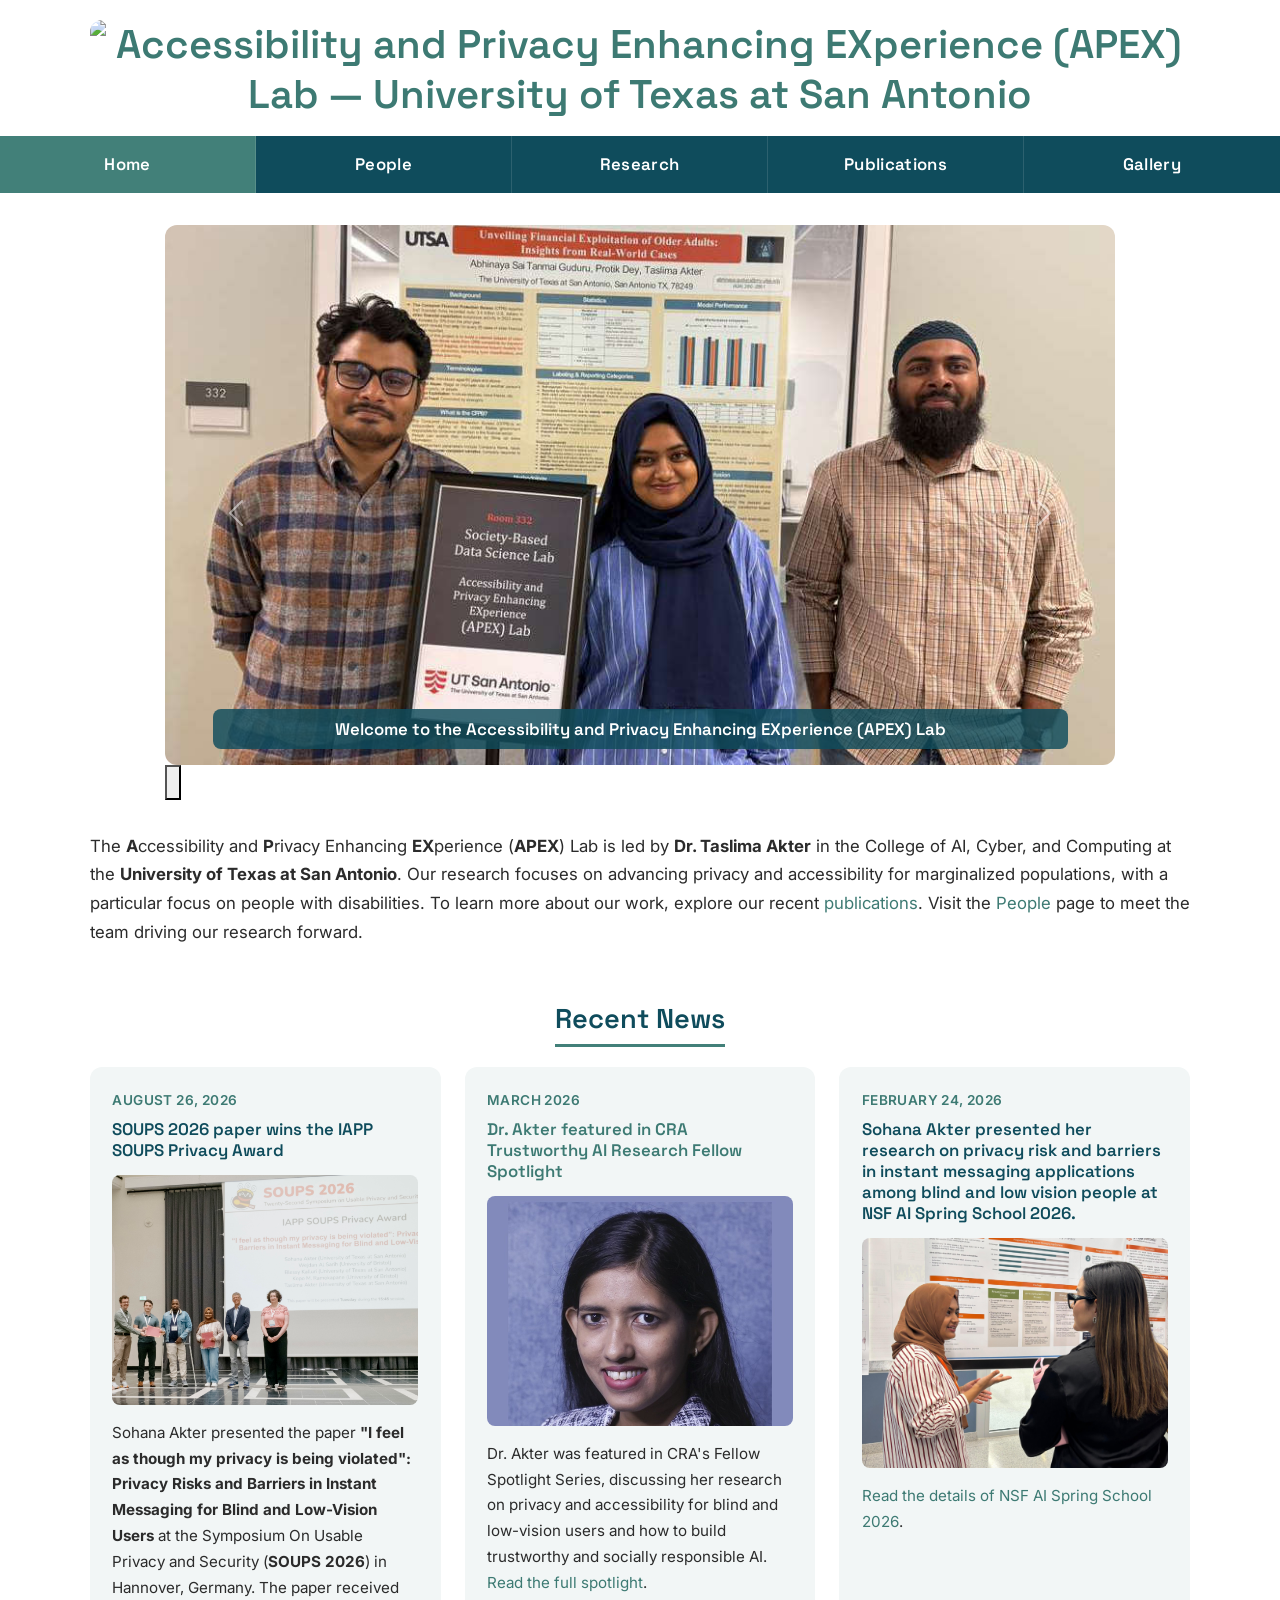
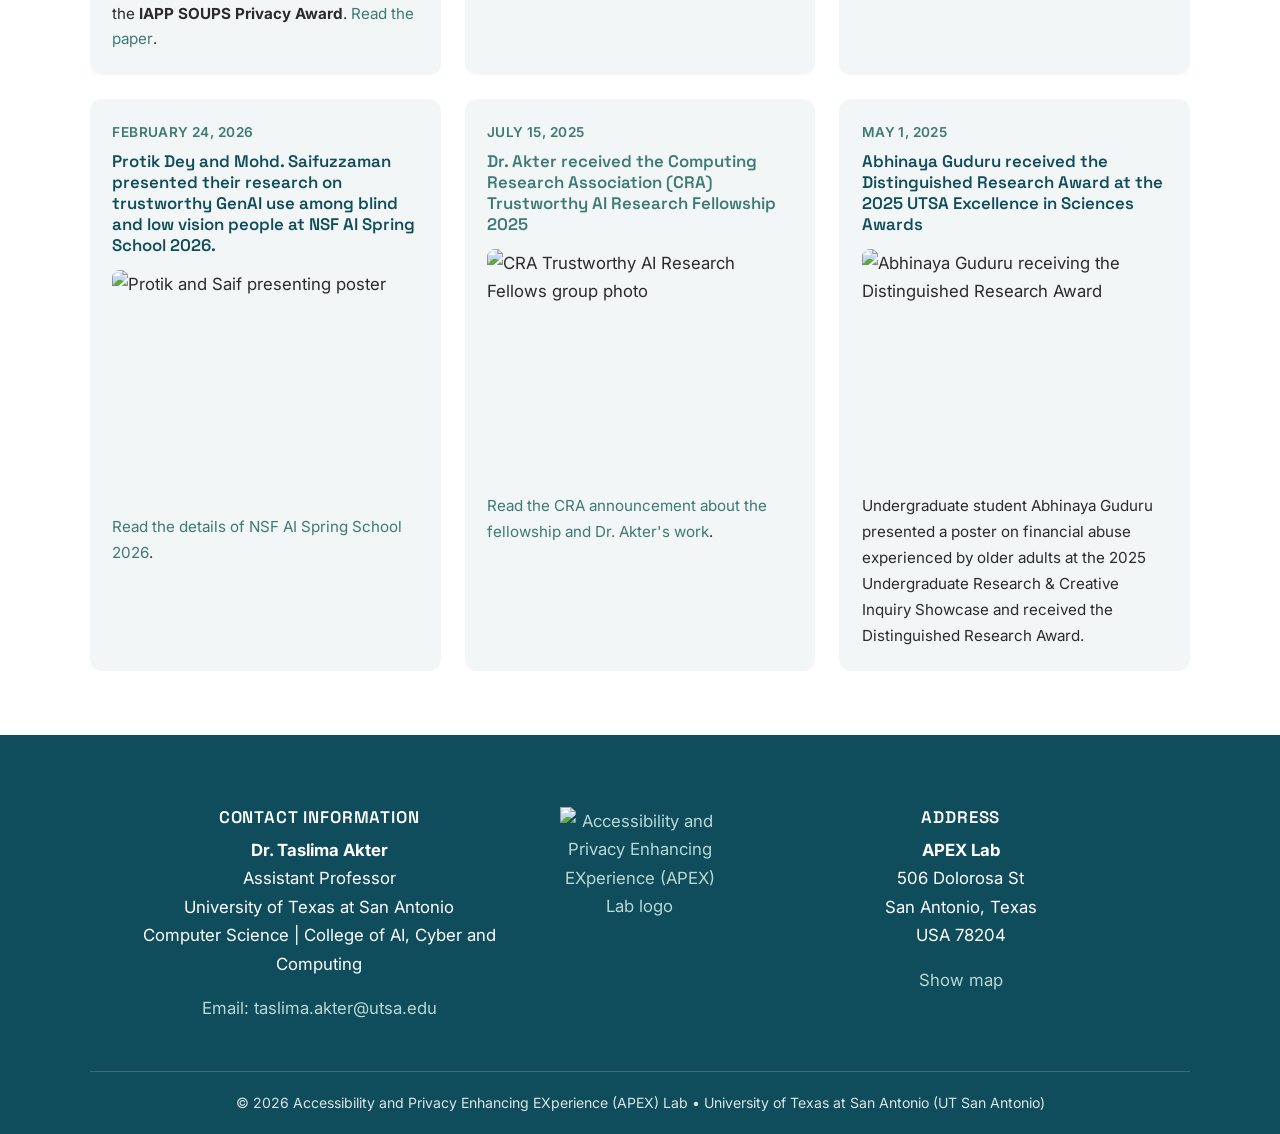
==== commit 797d0c32: "issue fix" ====
--- a/index.html
+++ b/index.html
@@ -139,7 +139,9 @@
   <div class="text-center">
     <h2 class="section-title">Recent News</h2>
   </div>
-
+  
+  <div class="row g-4 align-items-stretch">
+    
     <div class="col-lg-4 col-md-6">
       <div class="news-card">
         <span class="date">August 26, 2026</span>
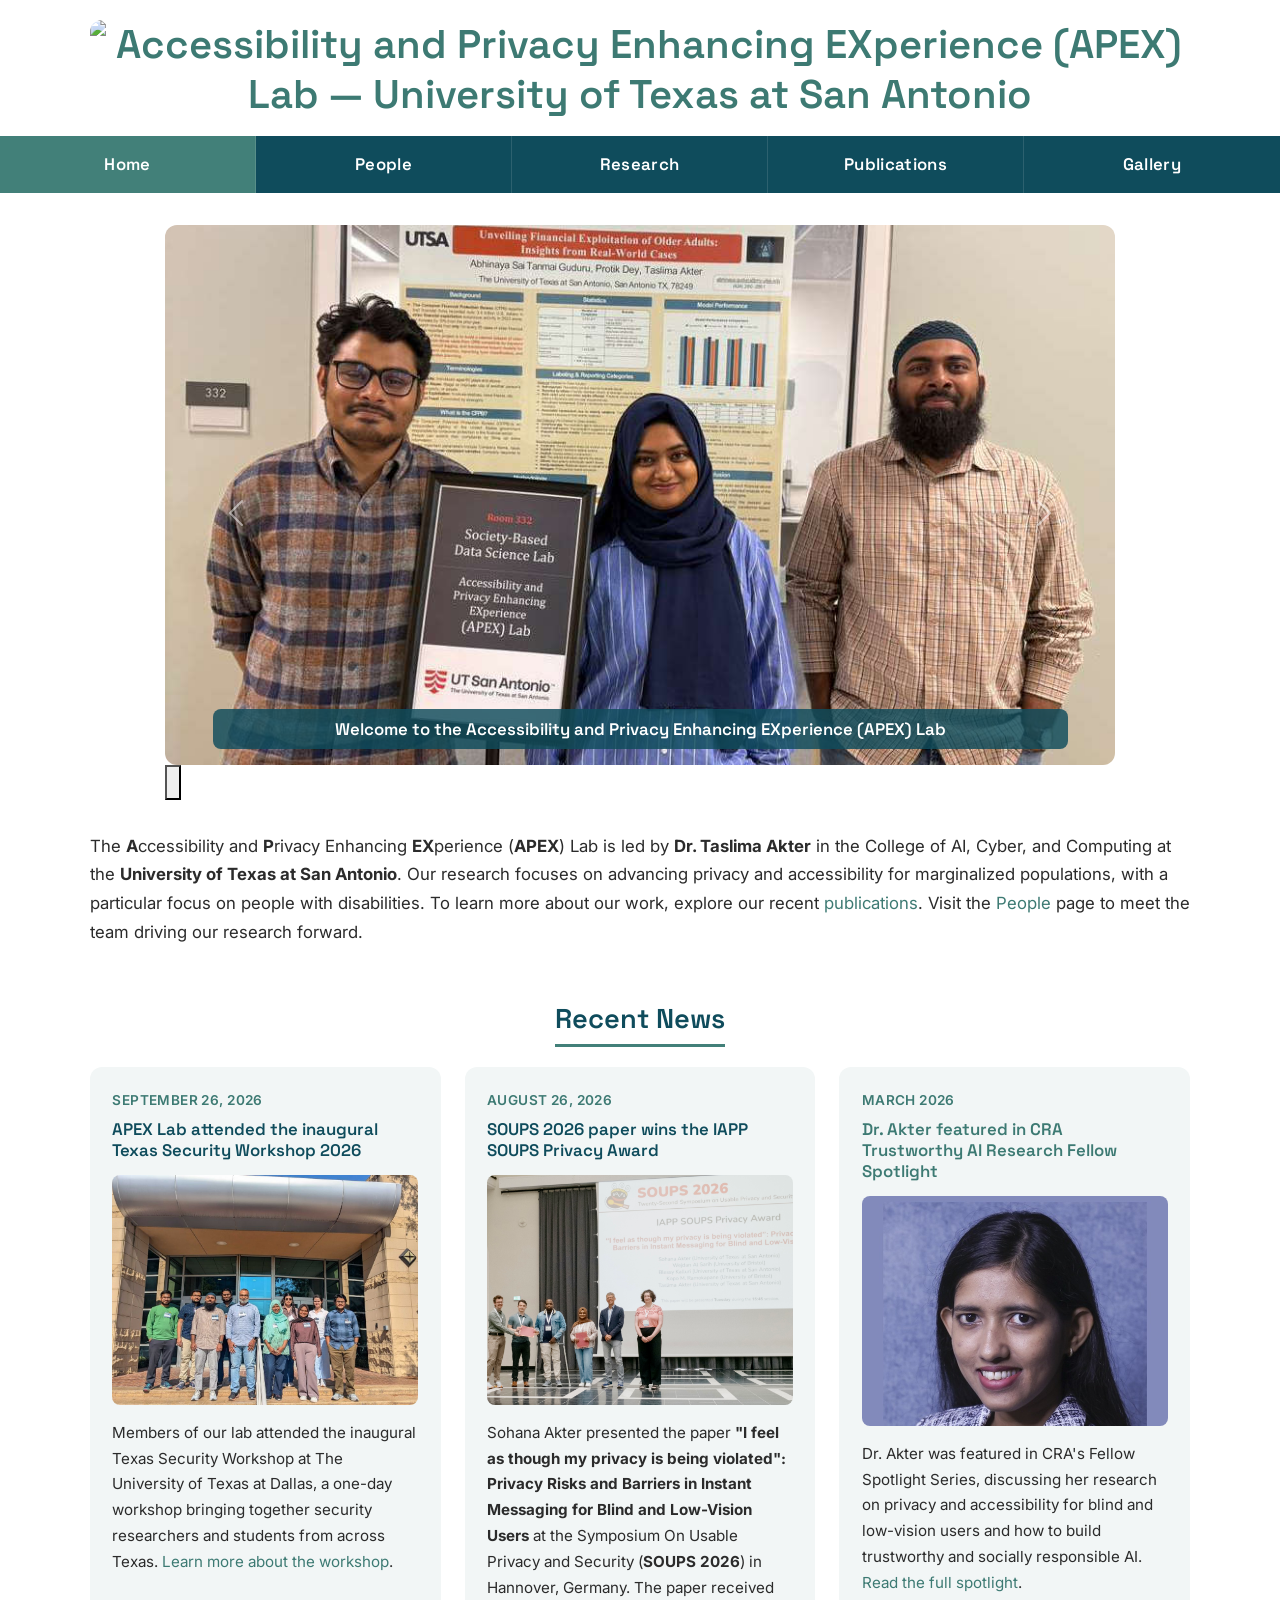
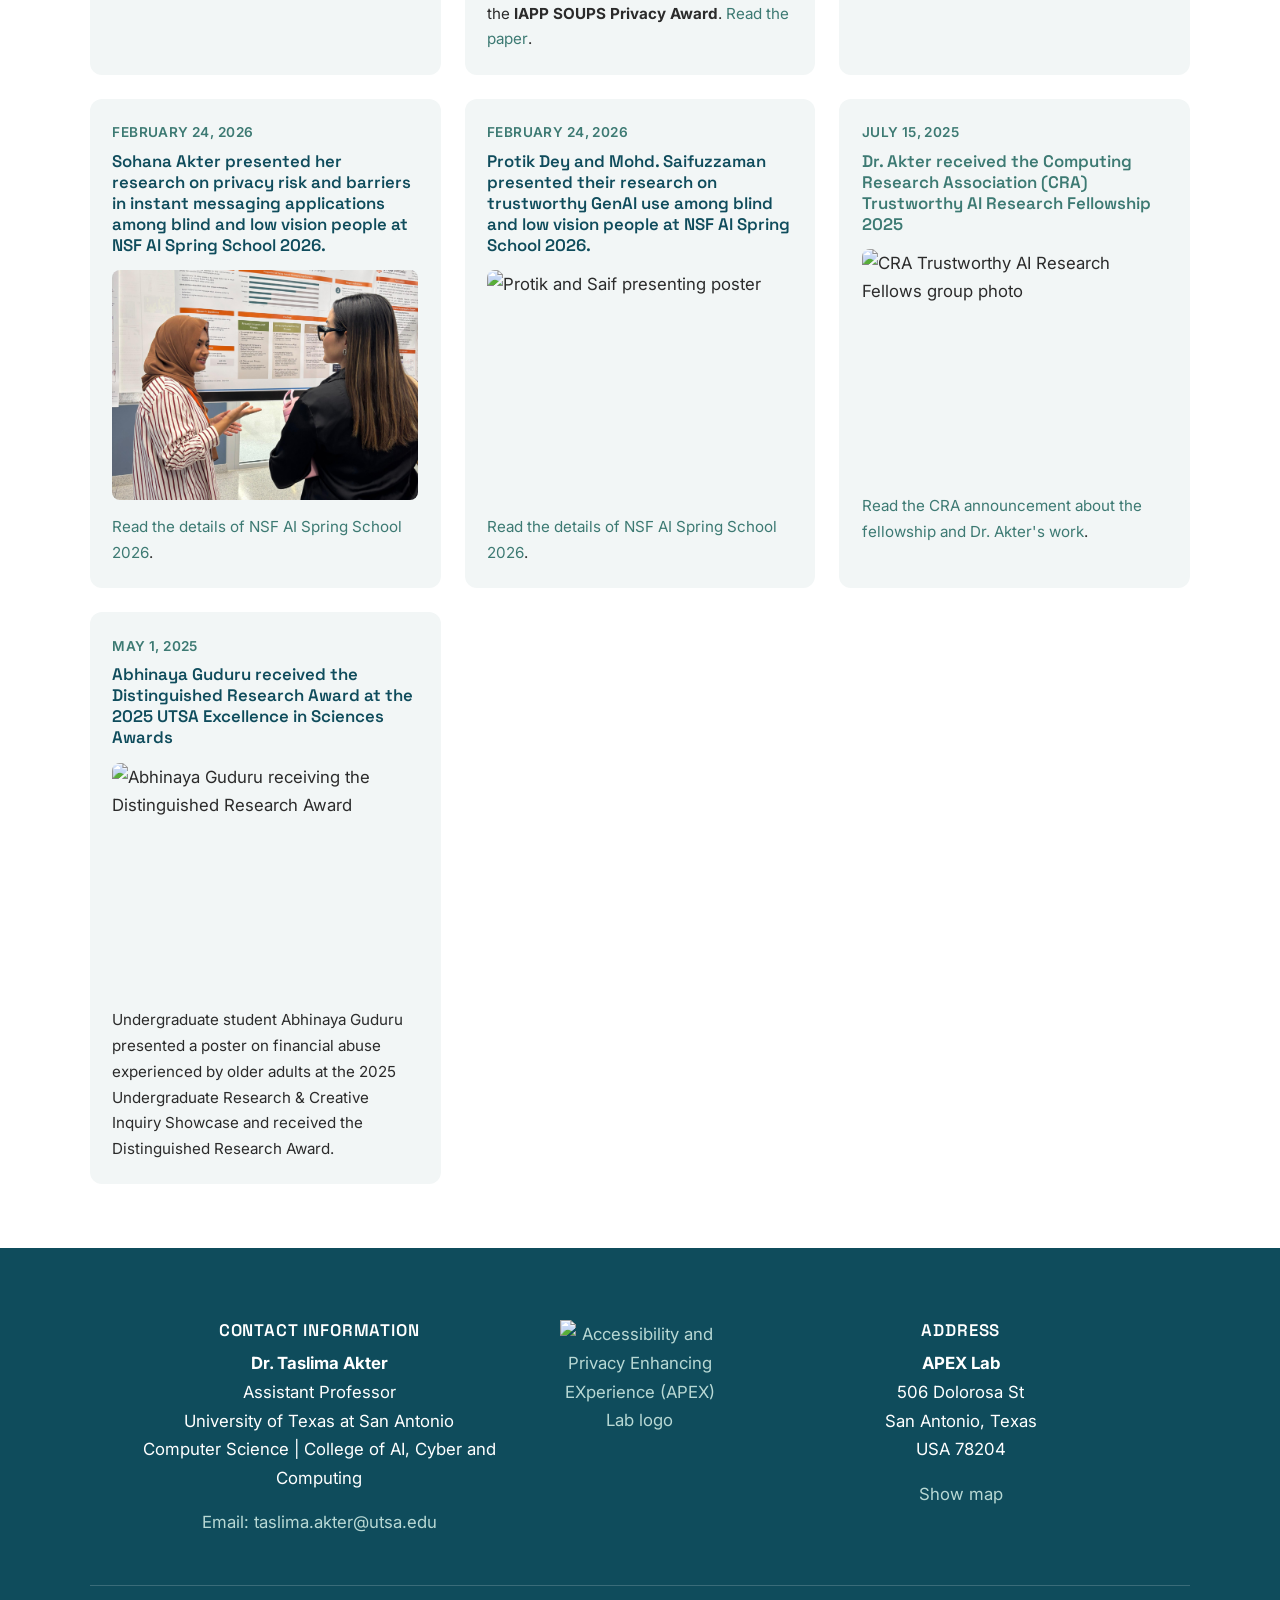
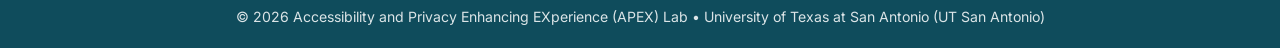
==== commit 46fb145f: "news for workshop at dallas" ====
--- a/index.html
+++ b/index.html
@@ -141,6 +141,18 @@
   </div>
   
   <div class="row g-4 align-items-stretch">
+
+    <div class="col-lg-4 col-md-6">
+      <div class="news-card">
+        <span class="date">September 26, 2026</span>
+        <h3>APEX Lab attended the inaugural Texas Security Workshop 2026</h3>
+        <img loading="lazy" src="images/texas-security-workshop-2026.jpeg"
+             alt="APEX Lab members in a group photo outside a building at the Texas Security Workshop 2026">
+        <p>Members of our lab attended the inaugural Texas Security Workshop at The University of Texas at Dallas,
+          a one-day workshop bringing together security researchers and students from across Texas.
+          <a href="https://texassecurityworkshop.org/" target="_blank" rel="noopener">Learn more about the workshop<span class="visually-hidden"> (opens in new tab)</span></a>.</p>
+      </div>
+    </div>
     
     <div class="col-lg-4 col-md-6">
       <div class="news-card">
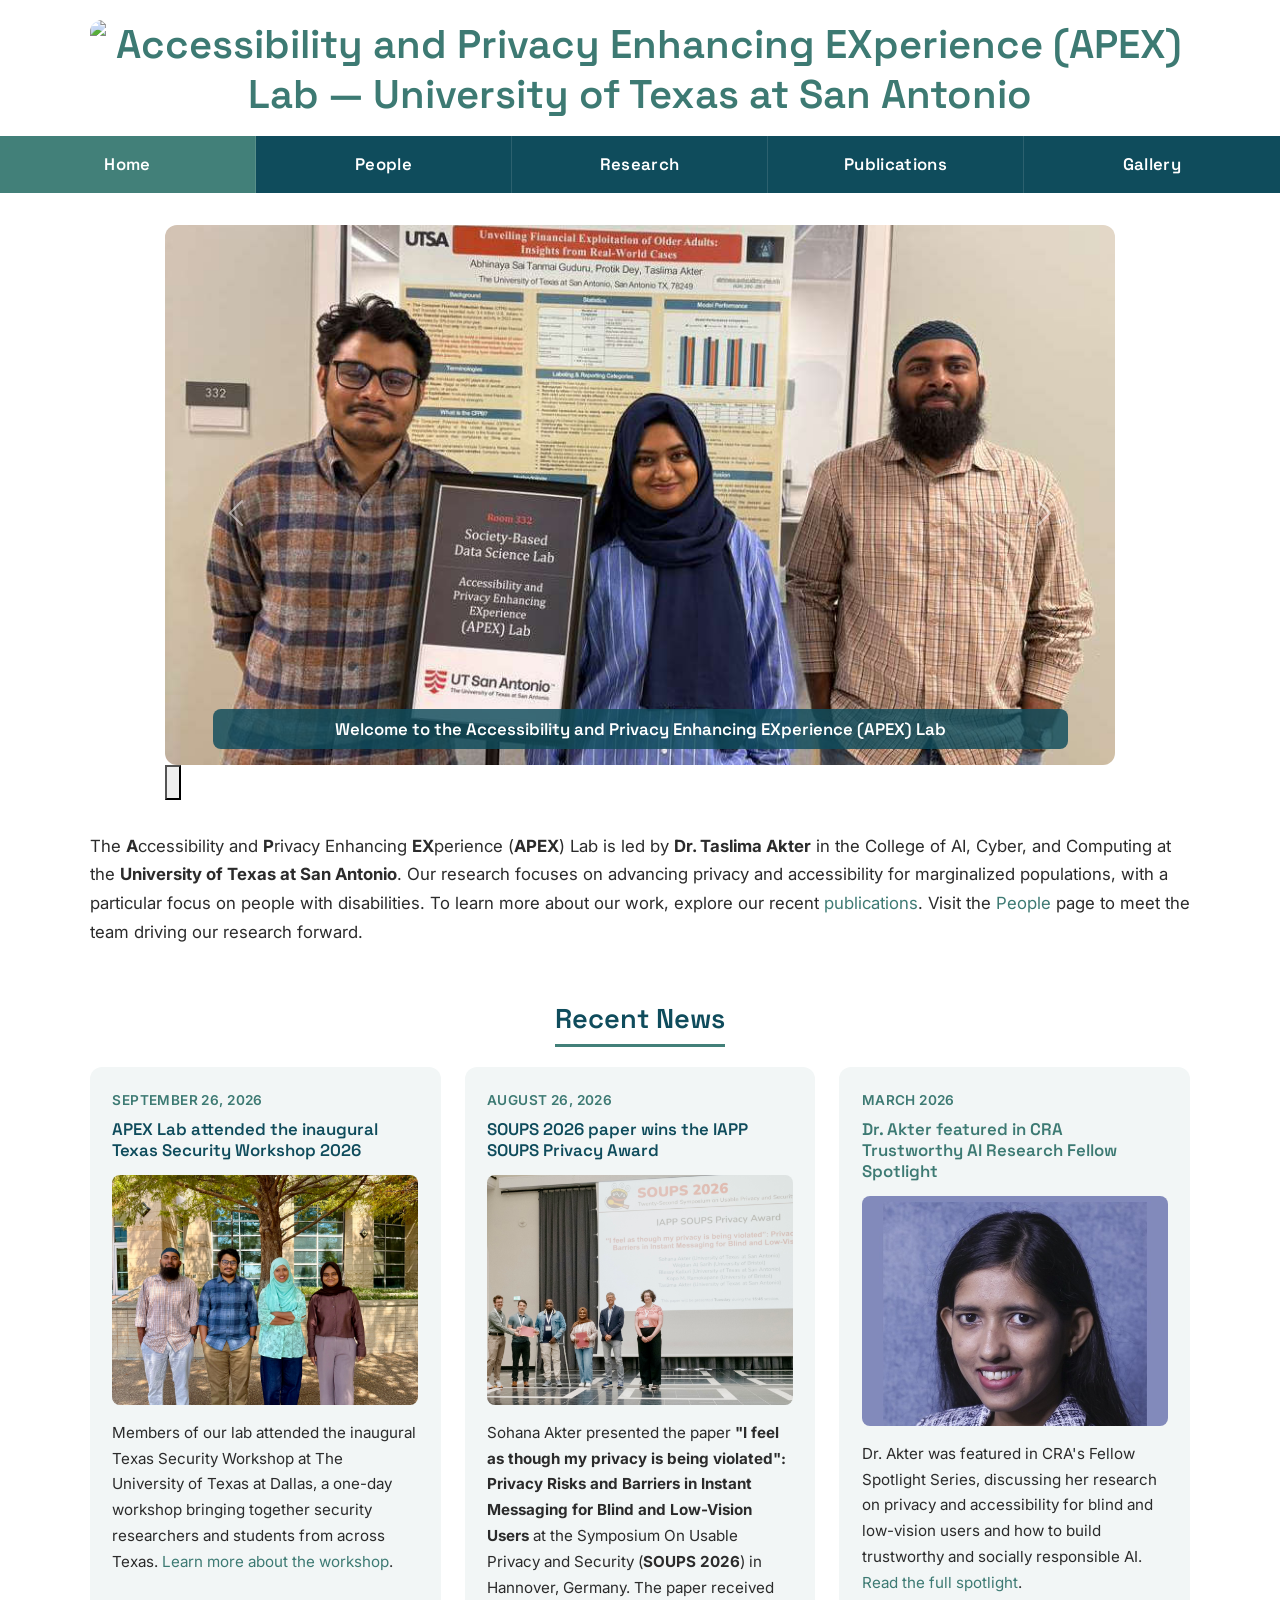
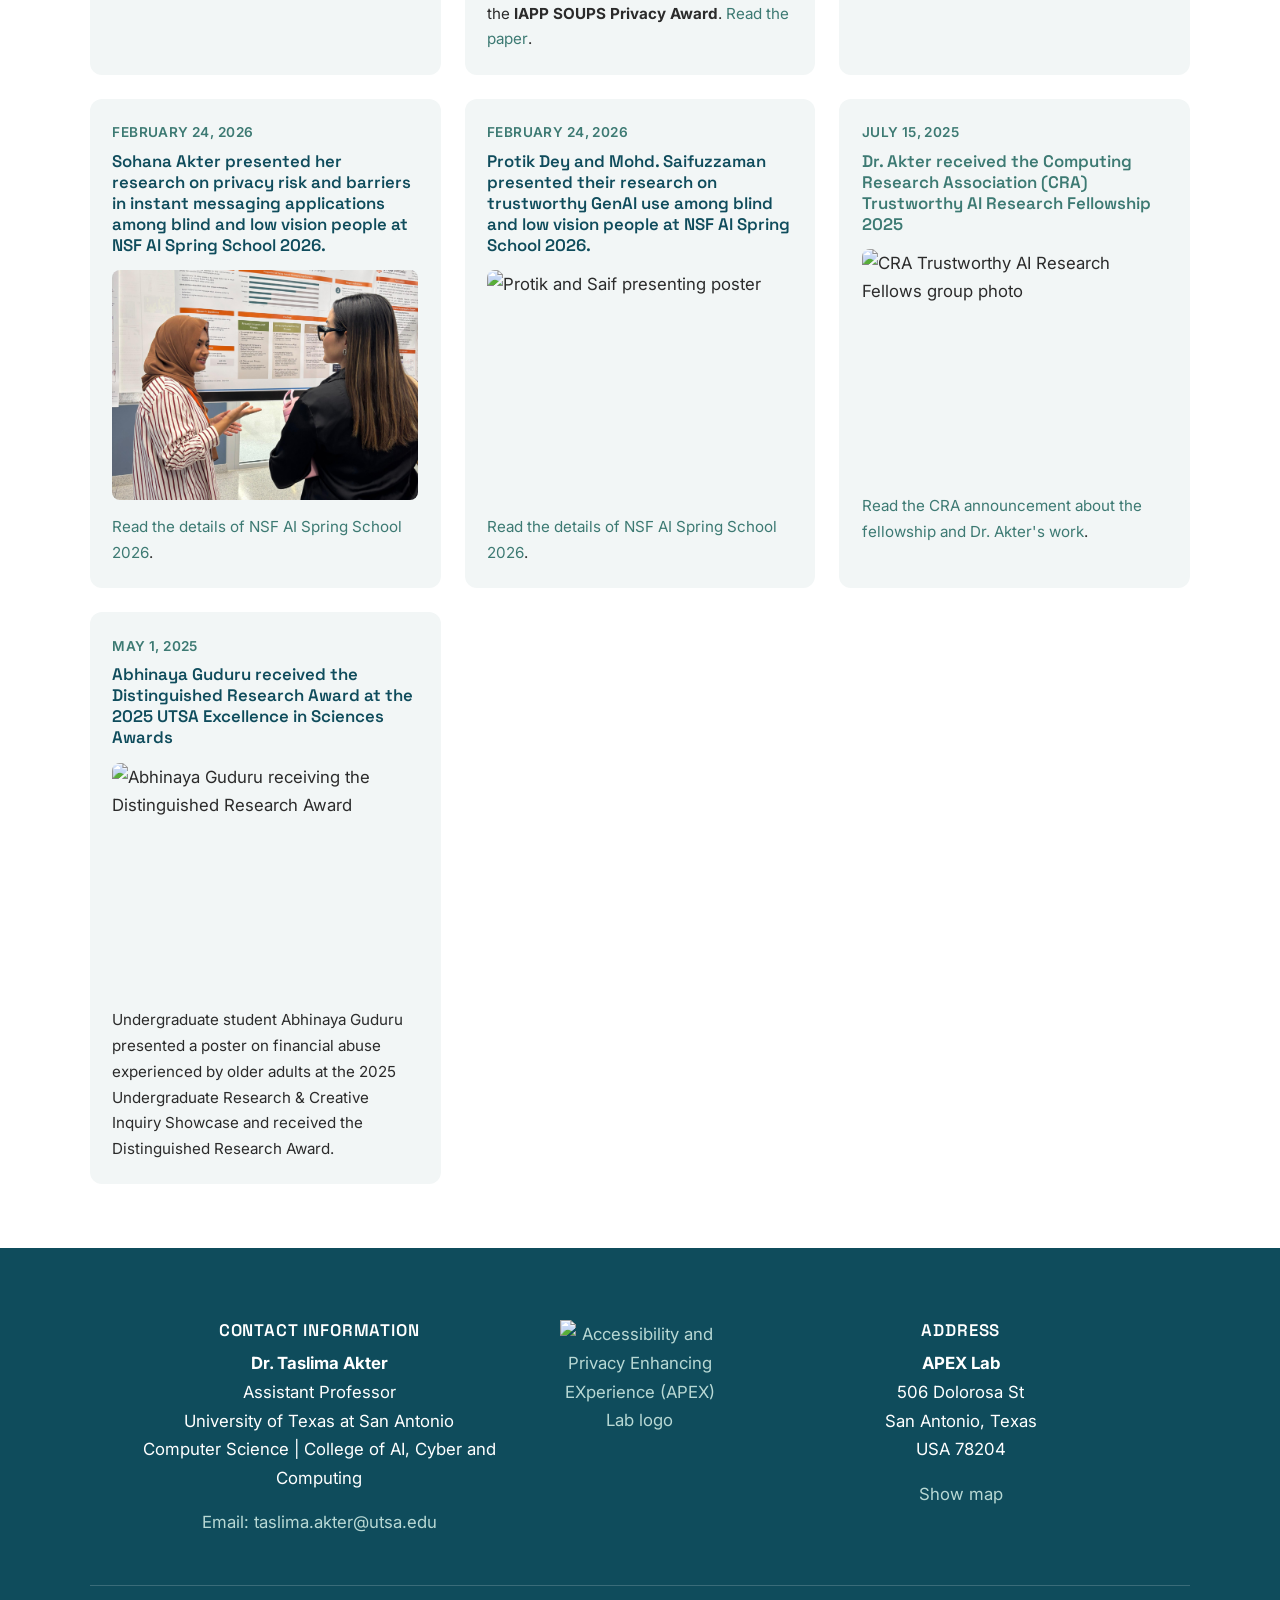
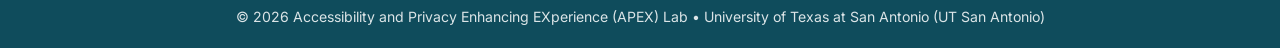
==== commit 001410e9: "Update index.html" ====
--- a/index.html
+++ b/index.html
@@ -146,7 +146,7 @@
       <div class="news-card">
         <span class="date">September 26, 2026</span>
         <h3>APEX Lab attended the inaugural Texas Security Workshop 2026</h3>
-        <img loading="lazy" src="images/texas-security-workshop-2026.jpeg"
+        <img loading="lazy" src="images/texas-security-workshop-2026.jpg"
              alt="APEX Lab members in a group photo outside a building at the Texas Security Workshop 2026">
         <p>Members of our lab attended the inaugural Texas Security Workshop at The University of Texas at Dallas,
           a one-day workshop bringing together security researchers and students from across Texas.
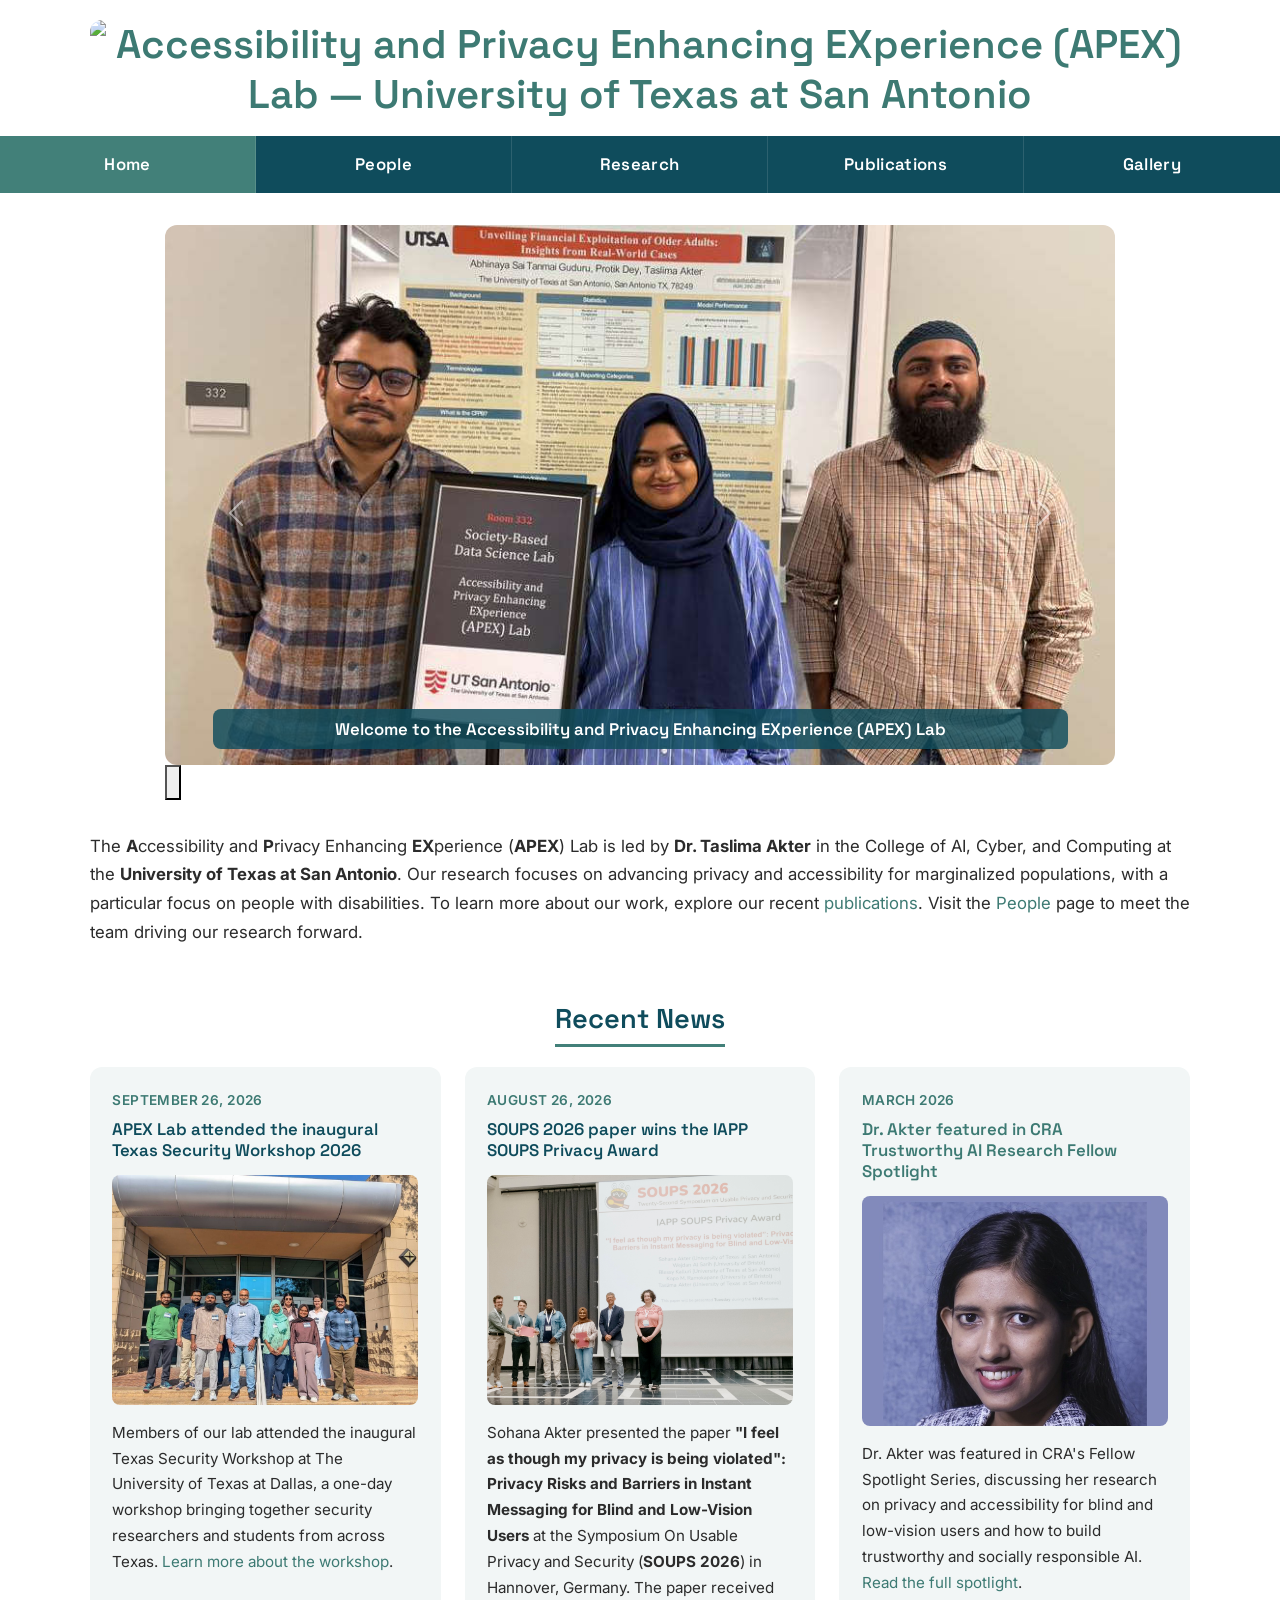
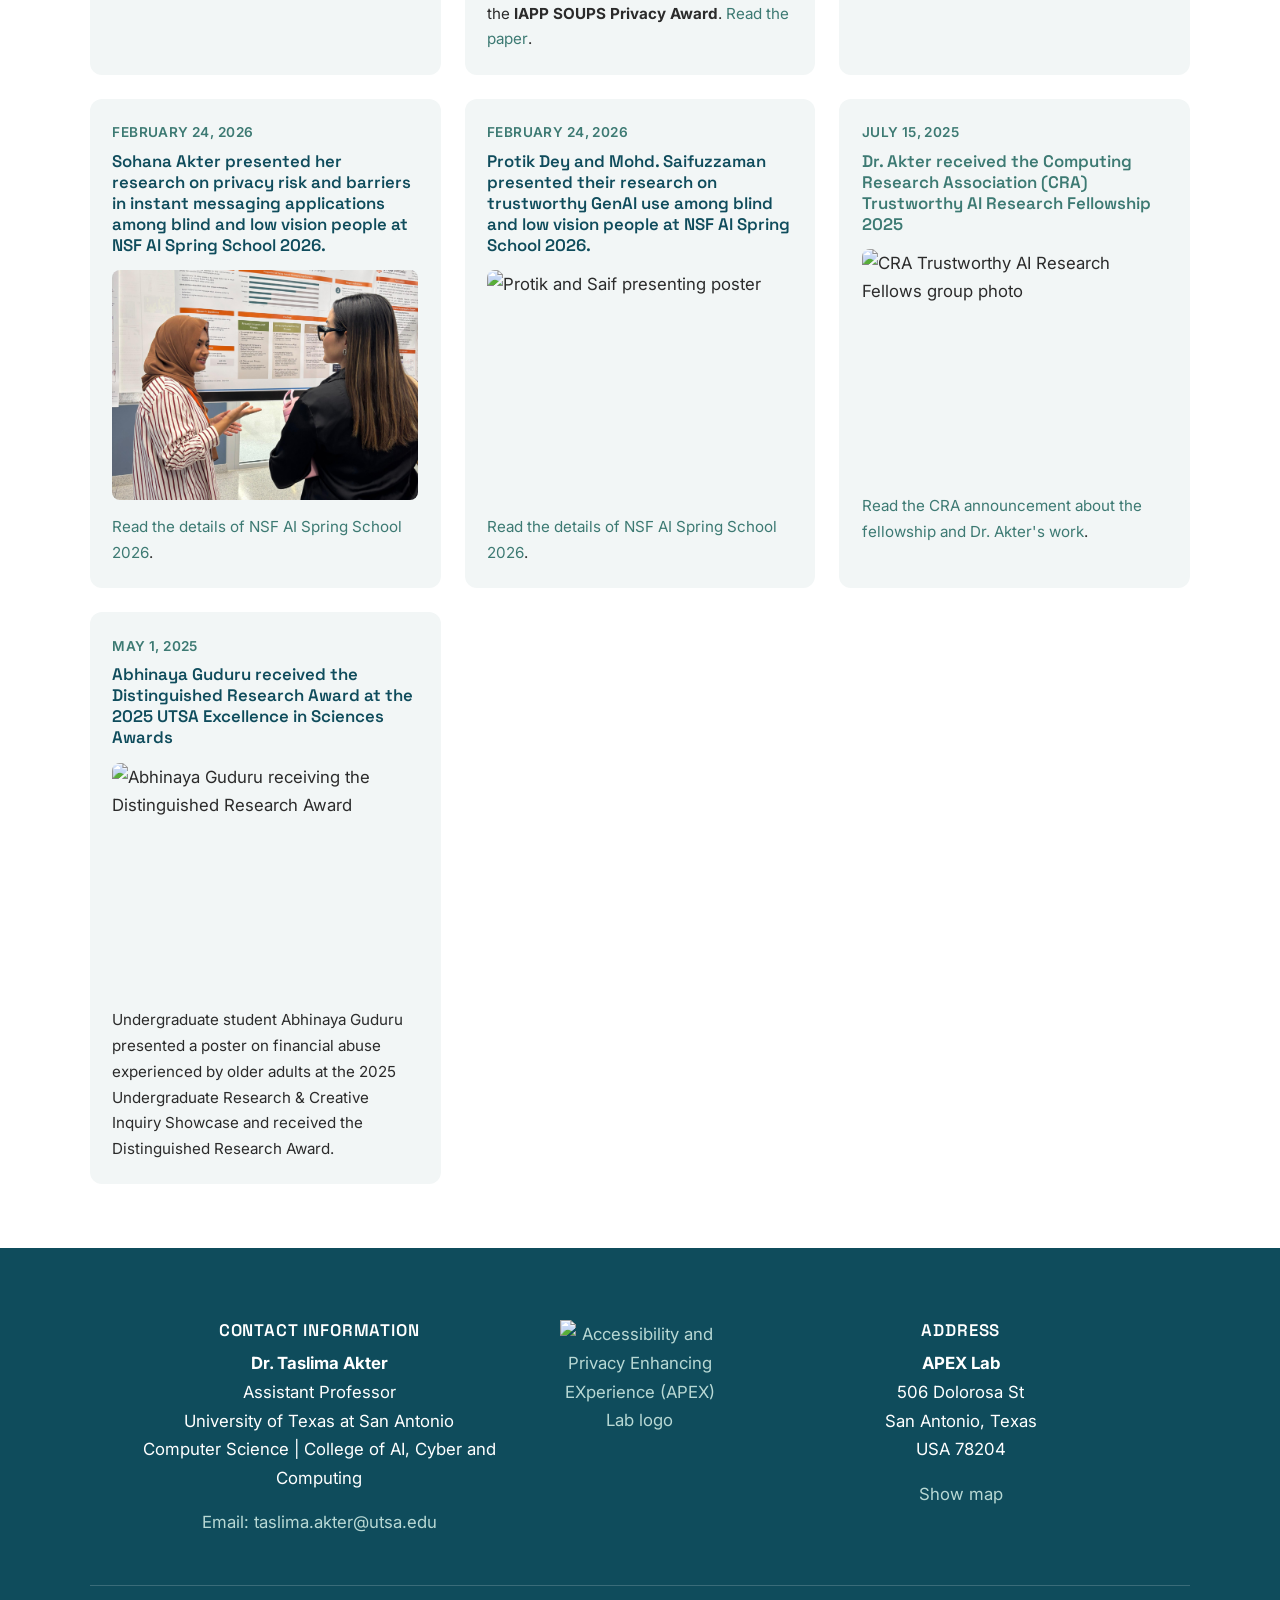
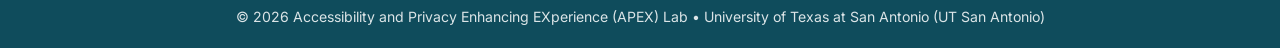
==== commit 52965138: "news image updated" ====
--- a/index.html
+++ b/index.html
@@ -146,7 +146,7 @@
       <div class="news-card">
         <span class="date">September 26, 2026</span>
         <h3>APEX Lab attended the inaugural Texas Security Workshop 2026</h3>
-        <img loading="lazy" src="images/texas-security-workshop-2026.jpg"
+        <img loading="lazy" src="images/texas-security-workshop-2026.jpeg"
              alt="APEX Lab members in a group photo outside a building at the Texas Security Workshop 2026">
         <p>Members of our lab attended the inaugural Texas Security Workshop at The University of Texas at Dallas,
           a one-day workshop bringing together security researchers and students from across Texas.
